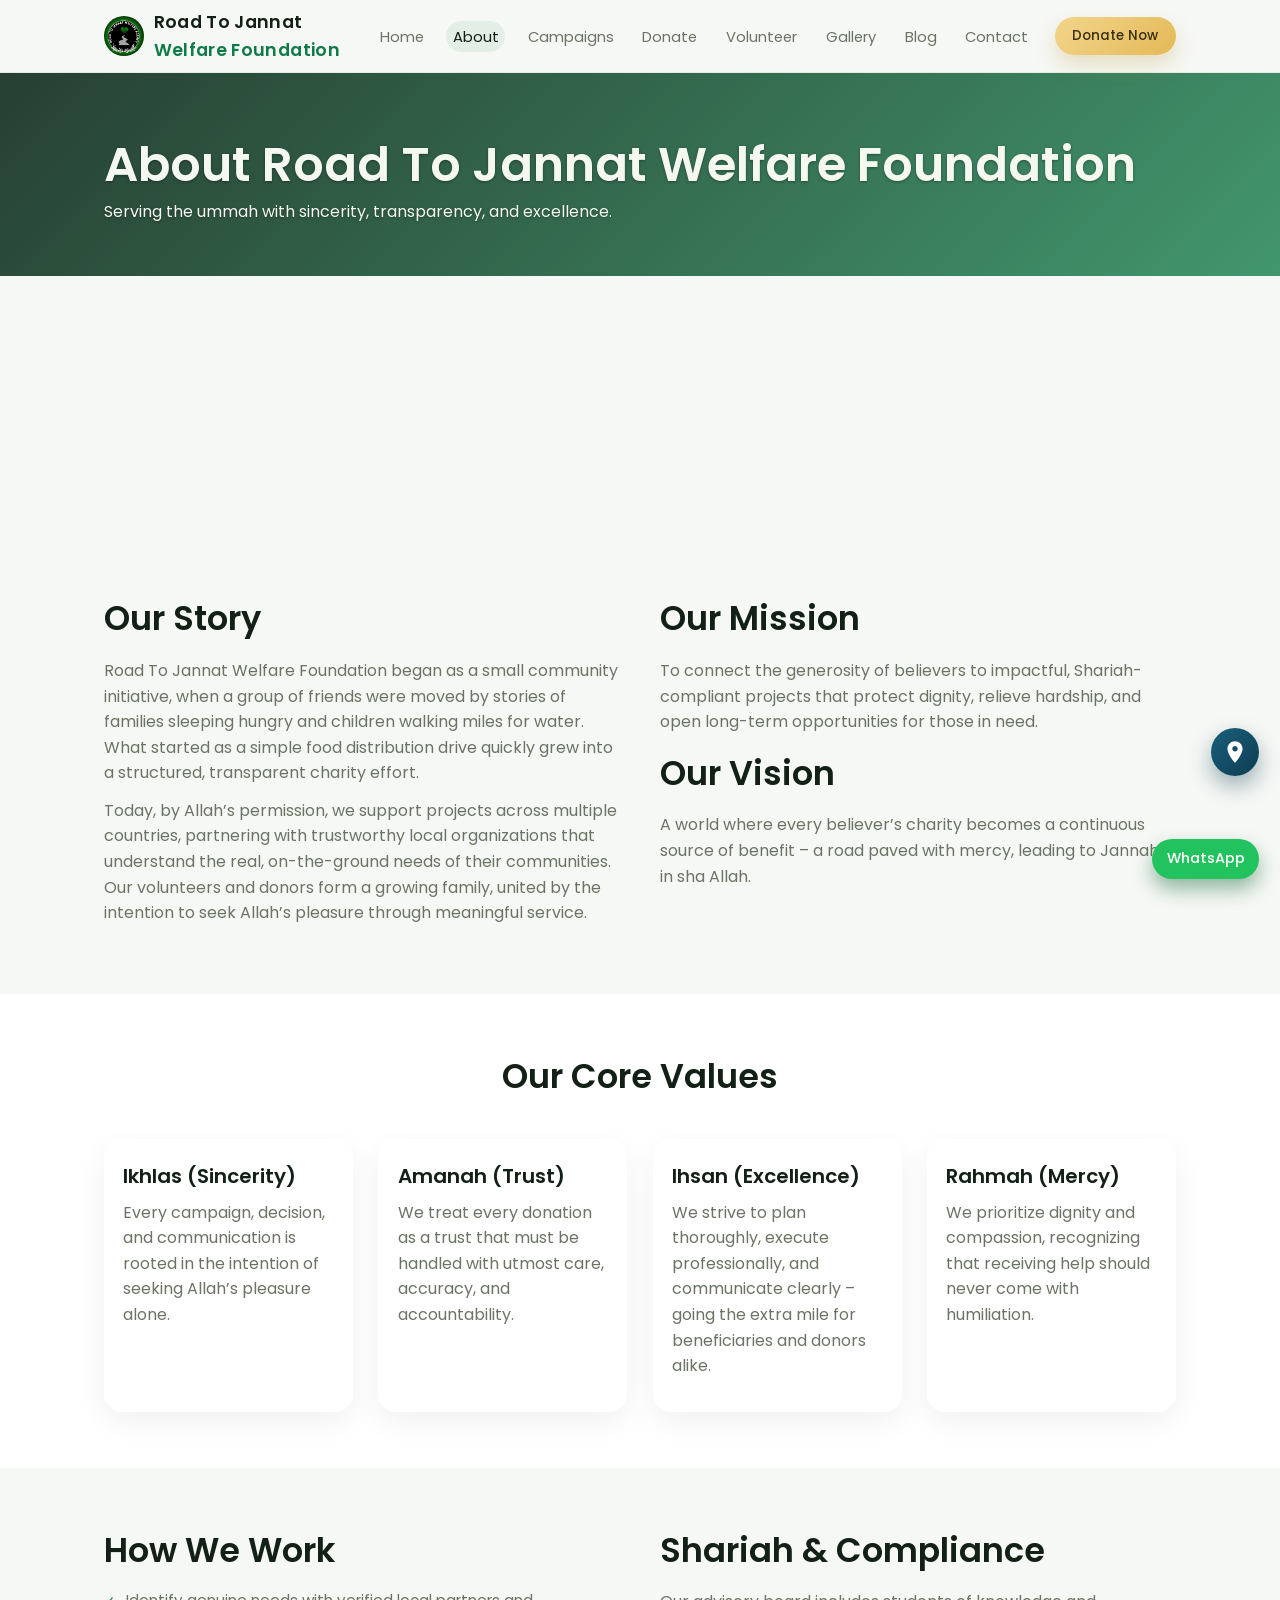
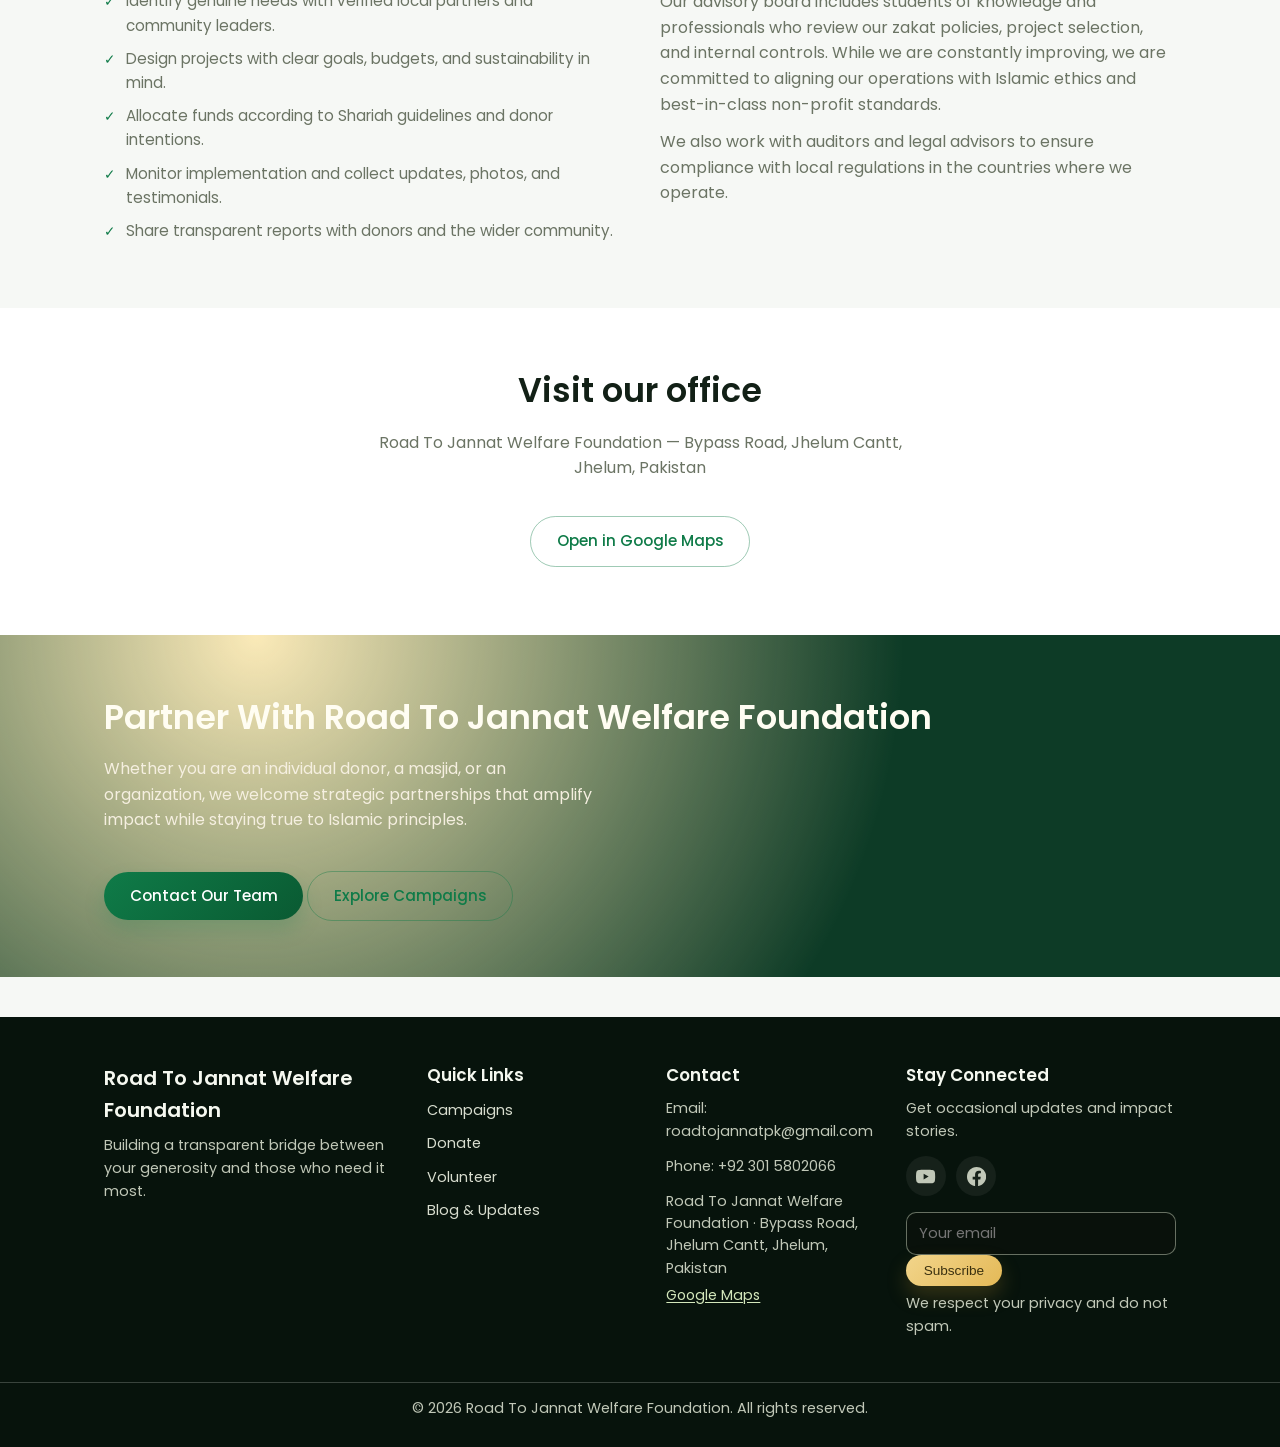
==== html/about.html @ 6f3f1e23 "Initial commit" ====
<!DOCTYPE html>
<html lang="en">
<head>
  <meta charset="UTF-8">
  <title>About Us - Road To Jannat Welfare Foundation</title>
  <meta name="viewport" content="width=device-width, initial-scale=1.0">
  <meta name="description" content="Learn about the mission, vision, and values of Road To Jannat Welfare Foundation charity organization.">
  <link rel="stylesheet" href="../css/style.css">
  <link rel="preconnect" href="https://fonts.googleapis.com">
  <link rel="preconnect" href="https://fonts.gstatic.com" crossorigin>
  <link href="https://fonts.googleapis.com/css2?family=Poppins:wght@300;400;500;600;700&display=swap" rel="stylesheet">
</head>
<body>
  <div class="site-wrapper">
    <header class="site-header">
      <div class="container header-container">
        <a href="index.html" class="logo">
          <img src="../images/RoadToJannat_Logo.jpeg" alt="" class="logo-img" width="40" height="40">
          <span class="logo-text">Road To Jannat <span>Welfare Foundation</span></span>
        </a>

        <button class="nav-toggle" aria-label="Toggle navigation">
          <span class="nav-toggle-bar"></span>
          <span class="nav-toggle-bar"></span>
          <span class="nav-toggle-bar"></span>
        </button>

        <nav class="nav">
          <ul class="nav-links">
            <li><a href="index.html">Home</a></li>
            <li><a href="about.html" class="active">About</a></li>
            <li><a href="campaigns.html">Campaigns</a></li>
            <li><a href="donate.html">Donate</a></li>
            <li><a href="volunteer.html">Volunteer</a></li>
            <li><a href="gallery.html">Gallery</a></li>
            <li><a href="blog.html">Blog</a></li>
            <li><a href="contact.html">Contact</a></li>
          </ul>
          <a href="donate.html" class="btn btn-small btn-gold nav-donate-btn">Donate Now</a>
        </nav>
      </div>
    </header>

    <main>
      <!-- Page Hero -->
      <section class="page-hero about-hero">
        <div class="container">
          <h1>About Road To Jannat Welfare Foundation</h1>
          <p>Serving the ummah with sincerity, transparency, and excellence.</p>
        </div>
      </section>

      <div class="about-lead-photo" role="img" aria-label="Hands joining together in charity and community support"></div>

      <!-- Our Story -->
      <section class="section">
        <div class="container about-grid">
          <div>
            <h2>Our Story</h2>
            <p>
              Road To Jannat Welfare Foundation began as a small community initiative, when a group of friends were moved by stories
              of families sleeping hungry and children walking miles for water. What started as a simple food
              distribution drive quickly grew into a structured, transparent charity effort.
            </p>
            <p>
              Today, by Allah’s permission, we support projects across multiple countries, partnering with
              trustworthy local organizations that understand the real, on-the-ground needs of their communities.
              Our volunteers and donors form a growing family, united by the intention to seek Allah’s pleasure
              through meaningful service.
            </p>
          </div>
          <div>
            <h2>Our Mission</h2>
            <p>
              To connect the generosity of believers to impactful, Shariah-compliant projects that protect dignity,
              relieve hardship, and open long-term opportunities for those in need.
            </p>
            <h2>Our Vision</h2>
            <p>
              A world where every believer’s charity becomes a continuous source of benefit – a road paved with
              mercy, leading to Jannah, in sha Allah.
            </p>
          </div>
        </div>
      </section>

      <!-- Values -->
      <section class="section section-alt">
        <div class="container">
          <header class="section-header">
            <h2>Our Core Values</h2>
          </header>
          <div class="values-grid">
            <article class="value-card">
              <h3>Ikhlas (Sincerity)</h3>
              <p>
                Every campaign, decision, and communication is rooted in the intention of seeking Allah’s pleasure alone.
              </p>
            </article>
            <article class="value-card">
              <h3>Amanah (Trust)</h3>
              <p>
                We treat every donation as a trust that must be handled with utmost care, accuracy, and accountability.
              </p>
            </article>
            <article class="value-card">
              <h3>Ihsan (Excellence)</h3>
              <p>
                We strive to plan thoroughly, execute professionally, and communicate clearly – going the extra mile
                for beneficiaries and donors alike.
              </p>
            </article>
            <article class="value-card">
              <h3>Rahmah (Mercy)</h3>
              <p>
                We prioritize dignity and compassion, recognizing that receiving help should never come with humiliation.
              </p>
            </article>
          </div>
        </div>
      </section>

      <!-- Team / Approach -->
      <section class="section">
        <div class="container about-grid">
          <div>
            <h2>How We Work</h2>
            <ul class="checklist">
              <li>Identify genuine needs with verified local partners and community leaders.</li>
              <li>Design projects with clear goals, budgets, and sustainability in mind.</li>
              <li>Allocate funds according to Shariah guidelines and donor intentions.</li>
              <li>Monitor implementation and collect updates, photos, and testimonials.</li>
              <li>Share transparent reports with donors and the wider community.</li>
            </ul>
          </div>
          <div>
            <h2>Shariah & Compliance</h2>
            <p>
              Our advisory board includes students of knowledge and professionals who review our zakat policies,
              project selection, and internal controls. While we are constantly improving, we are committed to
              aligning our operations with Islamic ethics and best-in-class non-profit standards.
            </p>
            <p>
              We also work with auditors and legal advisors to ensure compliance with local regulations in the
              countries where we operate.
            </p>
          </div>
        </div>
      </section>

      <!-- Office location -->
      <section class="section section-alt" id="visit-office" aria-labelledby="visit-office-title">
        <div class="container">
          <header class="section-header">
            <h2 id="visit-office-title">Visit our office</h2>
            <p>Road To Jannat Welfare Foundation — Bypass Road, Jhelum Cantt, Jhelum, Pakistan</p>
          </header>
          <p class="section-footer-link visit-office-cta">
            <a class="btn btn-outline" href="https://www.google.com/maps/place/Road+To+Jannat+Welfare+Agency/@32.9242171,73.677933,17z/data=!3m1!4b1!4m6!3m5!1s0x391f91b734656f75:0x6d5219e8f81b3dd7!8m2!3d32.9242171!4d73.677933!16s%2Fg%2F11v4hwz2hg" target="_blank" rel="noopener noreferrer">Open in Google Maps</a>
          </p>
        </div>
      </section>

      <!-- Callout -->
      <section class="section cta-section">
        <div class="container cta-container">
          <div class="cta-text">
            <h2>Partner With Road To Jannat Welfare Foundation</h2>
            <p>
              Whether you are an individual donor, a masjid, or an organization, we welcome strategic partnerships
              that amplify impact while staying true to Islamic principles.
            </p>
          </div>
          <div class="cta-actions">
            <a href="contact.html" class="btn btn-primary">Contact Our Team</a>
            <a href="campaigns.html" class="btn btn-outline">Explore Campaigns</a>
          </div>
        </div>
      </section>
    </main>

    <footer class="site-footer">
      <div class="container footer-grid">
        <div class="footer-about">
          <h3>Road To Jannat Welfare Foundation</h3>
          <p>Building a transparent bridge between your generosity and those who need it most.</p>
        </div>
        <div class="footer-links">
          <h4>Quick Links</h4>
          <ul>
            <li><a href="campaigns.html">Campaigns</a></li>
            <li><a href="donate.html">Donate</a></li>
            <li><a href="volunteer.html">Volunteer</a></li>
            <li><a href="blog.html">Blog & Updates</a></li>
          </ul>
        </div>
        <div class="footer-contact">
          <h4>Contact</h4>
          <p>Email: roadtojannatpk@gmail.com</p>
          <p>Phone: +92 301 5802066</p>
          <p class="footer-address">Road To Jannat Welfare Foundation · Bypass Road, Jhelum Cantt, Jhelum, Pakistan<br>
            <a class="footer-maps-link" href="https://www.google.com/maps/place/Road+To+Jannat+Welfare+Agency/@32.9242171,73.677933,17z/data=!3m1!4b1!4m6!3m5!1s0x391f91b734656f75:0x6d5219e8f81b3dd7!8m2!3d32.9242171!4d73.677933!16s%2Fg%2F11v4hwz2hg" target="_blank" rel="noopener noreferrer">Google Maps</a></p>
        </div>
        <div class="footer-newsletter">
          <h4>Stay Connected</h4>
          <p>Get occasional updates and impact stories.</p>
          <div class="footer-social" aria-label="Follow us on social media">
            <ul class="social-links">
              <li>
                <a class="social-link" href="https://youtube.com/@roadtojannat-pk?si=xM_tr5GY4pZ4siIZ" target="_blank" rel="noopener noreferrer" aria-label="Road To Jannat on YouTube">
                  <svg class="social-icon" xmlns="http://www.w3.org/2000/svg" viewBox="0 0 24 24" fill="currentColor" aria-hidden="true">
                    <path d="M23.498 6.186a3.016 3.016 0 0 0-2.122-2.136C19.505 3.545 12 3.545 12 3.545s-7.505 0-9.377.505A3.017 3.017 0 0 0 .502 6.186C0 8.07 0 12 0 12s0 3.93.502 5.814a3.016 3.016 0 0 0 2.122 2.136c1.871.505 9.376.505 9.376.505s7.505 0 9.377-.505a3.015 3.015 0 0 0 2.122-2.136C24 15.93 24 12 24 12s0-3.93-.502-5.814zM9.545 15.568V8.432L15.818 12l-6.273 3.568z"/>
                  </svg>
                </a>
              </li>
              <li>
                <a class="social-link" href="https://www.facebook.com/roadtojannatpk" target="_blank" rel="noopener noreferrer" aria-label="Road To Jannat on Facebook">
                  <svg class="social-icon" xmlns="http://www.w3.org/2000/svg" viewBox="0 0 24 24" fill="currentColor" aria-hidden="true">
                    <path d="M24 12.073c0-6.627-5.373-12-12-12s-12 5.373-12 12c0 5.99 4.388 10.954 10.125 11.854v-8.385H7.078v-3.47h3.047V9.43c0-3.007 1.792-4.669 4.533-4.669 1.312 0 2.686.235 2.686.235v2.953H15.83c-1.491 0-1.956.925-1.956 1.874v2.25h3.328l-.532 3.47h-2.796v8.385C19.612 23.027 24 18.062 24 12.073z"/>
                  </svg>
                </a>
              </li>
            </ul>
          </div>
          <form id="footer-newsletter-form-about">
            <input type="email" name="newsletter-email" placeholder="Your email" aria-label="Newsletter email">
            <button type="submit" class="btn btn-small btn-gold">Subscribe</button>
          </form>
          <p class="footer-note">We respect your privacy and do not spam.</p>
        </div>
      </div>
      <div class="footer-bottom">
        <p>&copy; <span class="current-year"></span> Road To Jannat Welfare Foundation. All rights reserved.</p>
      </div>
    </footer>

    <!-- Floating map: office location -->
    <a
      href="https://www.google.com/maps/place/Road+To+Jannat+Welfare+Agency/@32.9242171,73.677933,17z/data=!3m1!4b1!4m6!3m5!1s0x391f91b734656f75:0x6d5219e8f81b3dd7!8m2!3d32.9242171!4d73.677933!16s%2Fg%2F11v4hwz2hg"
      class="maps-float"
      target="_blank"
      rel="noopener noreferrer"
      aria-label="Open office location in Google Maps"
    >
      <svg class="maps-float-icon" xmlns="http://www.w3.org/2000/svg" viewBox="0 0 24 24" fill="currentColor" aria-hidden="true">
        <path d="M12 2C8.13 2 5 5.13 5 9c0 5.25 7 13 7 13s7-7.75 7-13c0-3.87-3.13-7-7-7zm0 9.5c-1.38 0-2.5-1.12-2.5-2.5S10.62 6.5 12 6.5s2.5 1.12 2.5 2.5S13.38 11.5 12 11.5z"/>
      </svg>
    </a>

    <a href="https://wa.me/923015802066" class="whatsapp-float" target="_blank" rel="noopener" aria-label="Chat on WhatsApp">
      <span>WhatsApp</span>
    </a>

    <a href="tel:+923015802066" class="call-float" aria-label="Call Road To Jannat Welfare Foundation">
      <span>Call</span>
    </a>
  </div>

  <script src="../js/script.js"></script>
</body>
</html>
---- css/style.css ----
/* Root variables and base styles */

:root {
    --color-primary: #0f7b48;
    --color-primary-dark: #0a5a32;
    --color-secondary: #ffffff;
    --color-bg: #f6f8f5;
    --color-bg-alt: #ffffff;
    --color-accent: #e8c26a;
    --color-accent-soft: #f6e6b8;
    --color-text: #1c1f1a;
    --color-muted: #6b7464;
    --color-border: #e0e5dd;
  
    --shadow-soft: 0 10px 30px rgba(0, 0, 0, 0.06);
    --radius-lg: 18px;
    --radius-md: 12px;
    --radius-sm: 999px;
  
    --header-height: 72px;
  
    /* Image slot sizes — remote photos use Unsplash; match aspect for clean crops (object-fit / background-size: cover) */
    --img-hero-min-height: 70vh;
    /* Campaign & blog: background-image slots — use ~1200×675 (16:9) or similar wide shots */
    --img-campaign-height: 180px;
    --img-blog-height: 200px;
    /* Gallery: <img> slots — use 800×600 (4:3) or larger, same ratio */
    --img-gallery-aspect: 4 / 3;
    --img-lightbox-max-w: min(92vw, 1200px);
    --img-lightbox-max-h: 85vh;
  }
  
  *,
  *::before,
  *::after {
    box-sizing: border-box;
  }
  
  html {
    scroll-behavior: smooth;
  }
  
  body {
    margin: 0;
    font-family: 'Poppins', system-ui, -apple-system, BlinkMacSystemFont, "Segoe UI", sans-serif;
    color: var(--color-text);
    background-color: var(--color-bg);
    line-height: 1.6;
  }
  
  /* Layout helpers */
  
  .site-wrapper {
    min-height: 100vh;
    display: flex;
    flex-direction: column;
  }
  
  main {
    flex: 1 0 auto;
  }
  
  .container {
    width: 100%;
    max-width: 1120px;
    margin: 0 auto;
    padding: 0 1.5rem;
  }
  
  /* Typography */
  
  h1, h2, h3, h4 {
    font-weight: 600;
    color: #122016;
  }
  
  h1 {
    font-size: clamp(2.2rem, 4vw, 3rem);
    line-height: 1.15;
    margin: 0 0 0.75rem;
  }
  
  h2 {
    font-size: clamp(1.6rem, 3vw, 2.1rem);
    margin: 0 0 0.75rem;
  }
  
  h3 {
    font-size: 1.25rem;
    margin: 0 0 0.5rem;
  }
  
  h4 {
    font-size: 1.05rem;
    margin: 0 0 0.5rem;
  }
  
  p {
    margin: 0 0 0.75rem;
    color: var(--color-muted);
  }
  
  /* Links & Buttons */
  
  a {
    color: var(--color-primary);
    text-decoration: none;
  }
  
  a:hover {
    color: var(--color-primary-dark);
  }
  
  .btn {
    display: inline-flex;
    align-items: center;
    justify-content: center;
    border-radius: var(--radius-sm);
    padding: 0.75rem 1.6rem;
    font-size: 0.95rem;
    font-weight: 500;
    border: none;
    cursor: pointer;
    transition: transform 0.15s ease, box-shadow 0.15s ease, background-color 0.15s ease, color 0.15s ease;
    text-decoration: none;
    white-space: nowrap;
  }
  
  .btn-primary {
    background: linear-gradient(135deg, var(--color-primary), var(--color-primary-dark));
    color: #fff;
    box-shadow: 0 10px 20px rgba(15, 123, 72, 0.22);
  }
  
  .btn-primary:hover {
    transform: translateY(-1px);
    box-shadow: 0 12px 26px rgba(15, 123, 72, 0.28);
  }
  
  .btn-outline {
    background: transparent;
    color: var(--color-primary);
    border: 1px solid rgba(15, 123, 72, 0.4);
  }
  
  .btn-outline:hover {
    background: rgba(15, 123, 72, 0.08);
  }

/* White outline button (used on dark/hero backgrounds) */
.btn-outline-light {
  color: #ffffff;
  border-color: rgba(255, 255, 255, 0.7);
}

.btn-outline-light:hover {
  color: #ffffff;
  background: rgba(255, 255, 255, 0.12);
  border-color: rgba(255, 255, 255, 0.9);
}
  
  .btn-gold {
    background: linear-gradient(135deg, #f2d58b, #e4b957);
    color: #3b3110;
    box-shadow: 0 10px 20px rgba(185, 143, 46, 0.25);
  }
  
  .btn-gold:hover {
    transform: translateY(-1px);
    box-shadow: 0 12px 26px rgba(185, 143, 46, 0.3);
  }
  
  .btn-small {
    padding: 0.5rem 1.1rem;
    font-size: 0.85rem;
  }
  
  .btn-full {
    width: 100%;
  }
  
  .text-link {
    font-size: 0.95rem;
    font-weight: 500;
    color: var(--color-primary-dark);
    position: relative;
  }
  
  .text-link::after {
    content: "";
    position: absolute;
    left: 0;
    bottom: -0.15rem;
    width: 100%;
    height: 2px;
    background: linear-gradient(90deg, var(--color-accent), var(--color-primary));
    border-radius: 999px;
    transform-origin: left;
    transform: scaleX(0.4);
    opacity: 0.6;
    transition: transform 0.15s ease, opacity 0.15s ease;
  }
  
  .text-link:hover::after {
    transform: scaleX(1);
    opacity: 1;
  }
  
  /* Header / Navbar */
  
  .site-header {
    position: sticky;
    top: 0;
    z-index: 50;
    background: rgba(246, 248, 245, 0.92);
    backdrop-filter: blur(16px);
    border-bottom: 1px solid rgba(224, 229, 221, 0.7);
  }
  
  .header-container {
    display: flex;
    align-items: center;
    justify-content: space-between;
    height: var(--header-height);
  }
  
  .logo {
    display: flex;
    align-items: center;
    gap: 0.6rem;
    text-decoration: none;
  }
  
  .logo-mark {
    width: 34px;
    height: 34px;
    border-radius: 14px;
    background: radial-gradient(circle at 20% 20%, #fbeab8, #e5c266);
    display: inline-flex;
    align-items: center;
    justify-content: center;
    font-weight: 700;
    font-size: 0.8rem;
    color: #3b3110;
  }

  .logo-img {
    width: 40px;
    height: 40px;
    object-fit: contain;
    border-radius: 50%;
    flex-shrink: 0;
    display: block;
  }
  
  .logo-text {
    font-weight: 600;
    letter-spacing: 0.02em;
    font-size: 1.1rem;
    color: #122016;
  }
  
  .logo-text span {
    color: var(--color-primary);
  }
  
  /* Nav */
  
  .nav {
    display: flex;
    align-items: center;
    gap: 1.25rem;
  }
  
  .nav-links {
    list-style: none;
    display: flex;
    gap: 1rem;
    margin: 0;
    padding: 0;
    align-items: center;
  }
  
  .nav-links a {
    font-size: 0.92rem;
    color: var(--color-muted);
    padding: 0.35rem 0.4rem;
    border-radius: 999px;
  }
  
  .nav-links a.active,
  .nav-links a:hover {
    color: #122016;
    background-color: rgba(15, 123, 72, 0.08);
  }
  
  .nav-donate-btn {
    display: inline-flex;
  }
  
  /* Mobile nav toggle */
  
  .nav-toggle {
    background: none;
    border: none;
    padding: 0;
    display: none;
    flex-direction: column;
    justify-content: center;
    gap: 6px;
    cursor: pointer;
  }
  
  .nav-toggle-bar {
    width: 22px;
    height: 2px;
    border-radius: 999px;
    background-color: #263022;
  }
  
  /* Hero (Home) */
  
  .hero {
    position: relative;
    min-height: var(--img-hero-min-height);
    display: flex;
    align-items: center;
    color: #fff;
    /* Remote hero photo (Unsplash) — ~1920px wide; gradient keeps text readable */
    background-image: linear-gradient(135deg, rgba(10, 38, 22, 0.9), rgba(15, 123, 72, 0.6)), url("https://images.unsplash.com/photo-1593113598332-cd288d649433?w=1920");
    background-size: cover;
    background-position: center;
    background-repeat: no-repeat;
  }
  
  .hero-overlay {
    position: absolute;
    inset: 0;
    background: radial-gradient(circle at 15% 15%, rgba(248, 231, 180, 0.35), transparent 50%);
    mix-blend-mode: screen;
  }
  
  .hero-content {
    position: relative;
    z-index: 1;
    display: grid;
    grid-template-columns: minmax(0, 1.5fr) minmax(0, 1.1fr);
    gap: 3rem;
    padding: 4rem 1.5rem 3.5rem;
  }
  
  .hero-text {
    max-width: 560px;
  }
  
  .hero-kicker {
    font-size: 0.9rem;
    text-transform: uppercase;
    letter-spacing: 0.18em;
    color: #f8f2df;
    margin-bottom: 0.7rem;
  }
  
  .hero h1 {
    color: #fffdf5;
  }
  
  .hero-subtitle {
    color: #f3efe4;
    font-size: 0.98rem;
    max-width: 32rem;
  }
  
  .hero-actions {
    display: flex;
    flex-wrap: wrap;
    gap: 0.8rem;
    margin-top: 1.4rem;
    margin-bottom: 0.7rem;
  }
  
  .hero-note {
    font-size: 0.85rem;
    color: #f8f1de;
  }
  
  .hero-highlight-card {
    padding: 1.5rem 1.4rem;
    border-radius: var(--radius-lg);
    background: rgba(246, 244, 235, 0.95);
    box-shadow: var(--shadow-soft);
    color: #1f2718;
    align-self: center;
  }
  
  .hero-highlight-card h2 {
    margin-bottom: 0.3rem;
  }
  
  .hero-highlight-card p {
    color: #5b6756;
  }
  
  .hero-highlight-stats {
    display: flex;
    gap: 1.6rem;
    margin-top: 1rem;
    margin-bottom: 0.9rem;
  }
  
  .hero-highlight-stats .stat-label {
    display: block;
    font-size: 0.8rem;
    color: #7a846f;
  }
  
  .hero-highlight-stats .stat-number {
    font-size: 1.4rem;
    font-weight: 600;
    color: #122016;
  }
  
  .hero-link {
    font-size: 0.88rem;
  }
  
  /* Sections */
  
  .section {
    padding: 3.5rem 0;
  }
  
  .section-alt {
    background-color: var(--color-bg-alt);
  }
  
  .section-header {
    text-align: center;
    margin-bottom: 2.2rem;
  }
  
  .section-header p {
    max-width: 580px;
    margin-left: auto;
    margin-right: auto;
  }
  
  .section-header-left {
    text-align: left;
  }
  
  .section-footer-link {
    text-align: center;
    margin-top: 1.5rem;
  }
  
  /* Impact grid */
  
  .impact-grid {
    display: grid;
    grid-template-columns: repeat(4, minmax(0, 1fr));
    gap: 1.5rem;
  }
  
  .impact-card {
    background: #ffffff;
    border-radius: var(--radius-lg);
    padding: 1.4rem 1.3rem;
    box-shadow: var(--shadow-soft);
  }
  
  .impact-icon {
    font-size: 1.8rem;
    display: inline-block;
    margin-bottom: 0.4rem;
  }
  
  .impact-number {
    font-size: 1.5rem;
    font-weight: 600;
    color: #122016;
    margin-bottom: 0.25rem;
  }
  
  /* Campaign cards */
  
  .campaigns-grid {
    display: grid;
    grid-template-columns: repeat(3, minmax(0, 1fr));
    gap: 1.8rem;
  }
  
  .campaign-card {
    background: #ffffff;
    border-radius: var(--radius-lg);
    overflow: hidden;
    display: flex;
    flex-direction: column;
    box-shadow: var(--shadow-soft);
  }
  
  .campaign-image {
    width: 100%;
    height: var(--img-campaign-height);
    background-size: cover;
    background-position: center;
    background-repeat: no-repeat;
    flex-shrink: 0;
  }
  
  .campaign-body {
    padding: 1.4rem 1.4rem 1.3rem;
    display: flex;
    flex-direction: column;
    gap: 0.75rem;
  }
  
  .campaign-progress {
    width: 100%;
    height: 8px;
    border-radius: 999px;
    background: #eef2e9;
    overflow: hidden;
    margin-top: 0.25rem;
  }
  
  .campaign-progress-bar {
    width: 0;
    height: 100%;
    border-radius: inherit;
    background: linear-gradient(90deg, var(--color-primary), #9bd08f);
    transition: width 1.2s ease-out;
  }
  
  .campaign-meta {
    display: flex;
    justify-content: space-between;
    font-size: 0.85rem;
    color: var(--color-muted);
  }

  .campaign-past-note {
    margin: 0;
    font-size: 0.85rem;
    color: var(--color-muted);
    font-weight: 500;
  }

  .campaign-card--past .campaign-image {
    filter: saturate(0.92);
  }
  
  .campaign-list {
    padding-left: 1.2rem;
    margin: 0;
    color: var(--color-muted);
    font-size: 0.9rem;
  }
  
  /* About preview */
  
  .about-preview-grid {
    display: grid;
    grid-template-columns: minmax(0, 1.4fr) minmax(0, 1.2fr);
    gap: 2.5rem;
    align-items: flex-start;
  }
  
  .about-preview-aside {
    display: flex;
    flex-direction: column;
    gap: 1.25rem;
  }

  .about-preview-photo {
    min-height: 220px;
    border-radius: var(--radius-lg);
    background-color: #e4e9df;
    background-image: url("https://images.unsplash.com/photo-1593113598332-cd288d649433?w=1200");
    background-size: cover;
    background-position: center;
    box-shadow: var(--shadow-soft);
  }

  .about-preview-highlights {
    display: grid;
    gap: 1rem;
  }
  
  .highlight-item {
    background: #ffffff;
    border-radius: var(--radius-md);
    padding: 1rem;
    border: 1px solid rgba(224, 229, 221, 0.8);
  }
  
  .highlight-title {
    font-weight: 500;
    display: block;
    margin-bottom: 0.25rem;
  }
  
  /* Testimonials slider */
  
  .testimonials-slider {
    position: relative;
    max-width: 680px;
    margin: 0 auto;
    padding: 2rem 2.2rem;
    border-radius: var(--radius-lg);
    background: #ffffff;
    box-shadow: var(--shadow-soft);
    overflow: hidden;
  }
  
  .testimonial-slide {
    display: none;
  }
  
  .testimonial-slide.active {
    display: block;
  }
  
  .testimonial-quote {
    font-size: 0.98rem;
    color: #3a4435;
    margin-bottom: 0.8rem;
  }
  
  .testimonial-name {
    font-size: 0.9rem;
    color: var(--color-primary-dark);
    font-weight: 500;
  }
  
  .testimonial-nav {
    position: absolute;
    top: 50%;
    transform: translateY(-50%);
    width: 32px;
    height: 32px;
    border-radius: 999px;
    border: none;
    background: rgba(246, 248, 245, 0.95);
    box-shadow: 0 6px 12px rgba(0, 0, 0, 0.08);
    cursor: pointer;
    display: inline-flex;
    align-items: center;
    justify-content: center;
    color: #4a5545;
  }
  
  .testimonial-nav.prev {
    left: 1rem;
  }
  
  .testimonial-nav.next {
    right: 1rem;
  }
  
  /* CTA section */
  
  .cta-section {
    background: radial-gradient(circle at 20% 0, #fbeab8, transparent 60%), #0d3b26;
    color: #fff;
  }
  
  .cta-container {
    display: flex;
    flex-wrap: wrap;
    align-items: center;
    gap: 1.6rem;
    justify-content: space-between;
  }
  
  .cta-text h2 {
    color: #fffdf2;
  }
  
  .cta-text p {
    max-width: 500px;
    color: #f5efe0;
  }
  
  /* Page heroes */
  
  .page-hero {
    padding: 4rem 0 2.5rem;
    background: linear-gradient(135deg, rgba(15, 123, 72, 0.1), rgba(204, 177, 100, 0.12));
    border-bottom: 1px solid rgba(224, 229, 221, 0.8);
  }
  
  .page-hero h1 {
    margin-bottom: 0.4rem;
  }
  
  .page-hero p {
    max-width: 520px;
  }

  /* Inner pages: photographic heroes (Unsplash) + green overlay + light text */
  .page-hero.about-hero,
  .page-hero.campaigns-hero,
  .page-hero.donate-hero,
  .page-hero.contact-hero,
  .page-hero.volunteer-hero,
  .page-hero.gallery-hero,
  .page-hero.blog-hero {
    background-size: cover;
    background-position: center;
    background-repeat: no-repeat;
    border-bottom: none;
  }

  .page-hero.about-hero {
    background-image: linear-gradient(135deg, rgba(10, 38, 22, 0.88), rgba(15, 123, 72, 0.78)), url("https://images.unsplash.com/photo-1522071820081-009f0129c71c?w=1600");
  }

  .page-hero.campaigns-hero {
    background-image: linear-gradient(135deg, rgba(10, 38, 22, 0.88), rgba(15, 123, 72, 0.78)), url("https://images.unsplash.com/photo-1593113598332-cd288d649433?w=1920");
  }

  .page-hero.donate-hero {
    background-image: linear-gradient(135deg, rgba(10, 38, 22, 0.88), rgba(15, 123, 72, 0.78)), url("https://images.unsplash.com/photo-1559027615-cd4628902d4a?w=1600");
  }

  .page-hero.contact-hero {
    background-image: linear-gradient(135deg, rgba(10, 38, 22, 0.88), rgba(15, 123, 72, 0.78)), url("https://images.unsplash.com/photo-1522071820081-009f0129c71c?w=1600");
  }

  .page-hero.volunteer-hero {
    background-image: linear-gradient(135deg, rgba(10, 38, 22, 0.88), rgba(15, 123, 72, 0.78)), url("https://images.unsplash.com/photo-1559027615-cd4628902d4a?w=1600");
  }

  .page-hero.gallery-hero {
    background-image: linear-gradient(135deg, rgba(10, 38, 22, 0.88), rgba(15, 123, 72, 0.78)), url("https://images.unsplash.com/photo-1452587925148-ce544e77e70d?w=1600");
  }

  .page-hero.blog-hero {
    background-image: linear-gradient(135deg, rgba(10, 38, 22, 0.88), rgba(15, 123, 72, 0.78)), url("https://images.unsplash.com/photo-1469571486292-0ba58a3f068b?w=1800");
  }

  .page-hero.about-hero h1,
  .page-hero.about-hero p,
  .page-hero.campaigns-hero h1,
  .page-hero.campaigns-hero p,
  .page-hero.donate-hero h1,
  .page-hero.donate-hero p,
  .page-hero.contact-hero h1,
  .page-hero.contact-hero p,
  .page-hero.volunteer-hero h1,
  .page-hero.volunteer-hero p,
  .page-hero.gallery-hero h1,
  .page-hero.gallery-hero p,
  .page-hero.blog-hero h1,
  .page-hero.blog-hero p {
    color: #f5f8f0;
    text-shadow: 0 1px 3px rgba(0, 0, 0, 0.35);
  }

  /* About page: full-width banner under hero */
  .about-lead-photo {
    min-height: 260px;
    background-image: linear-gradient(180deg, rgba(246, 248, 245, 0.15) 0%, rgba(246, 248, 245, 1) 100%), url("https://images.unsplash.com/photo-1469571486292-0ba58a3f068b?w=1800");
    background-size: cover;
    background-position: center;
  }
  
  /* About page grids */
  
  .about-grid {
    display: grid;
    grid-template-columns: repeat(2, minmax(0, 1fr));
    gap: 2.5rem;
  }
  
  /* Values */
  
  .values-grid {
    display: grid;
    grid-template-columns: repeat(4, minmax(0, 1fr));
    gap: 1.6rem;
  }
  
  .value-card {
    background: #ffffff;
    border-radius: var(--radius-lg);
    padding: 1.3rem 1.2rem;
    box-shadow: var(--shadow-soft);
  }
  
  /* Lists */
  
  .checklist {
    list-style: none;
    padding-left: 0;
    margin: 0;
  }
  
  .checklist li {
    position: relative;
    padding-left: 1.4rem;
    margin-bottom: 0.55rem;
    color: var(--color-muted);
    font-size: 0.95rem;
  }
  
  .checklist li::before {
    content: "✓";
    position: absolute;
    left: 0;
    top: 0;
    color: var(--color-primary);
    font-size: 0.85rem;
    transform: translateY(0.1rem);
  }
  
  .simple-list {
    margin: 0;
    padding-left: 1.2rem;
    color: var(--color-muted);
    font-size: 0.95rem;
  }
  
  /* Forms */
  
  form {
    width: 100%;
  }
  
  .form-group {
    margin-bottom: 1rem;
  }
  
  label {
    display: block;
    font-size: 0.9rem;
    font-weight: 500;
    margin-bottom: 0.3rem;
    color: #1e261a;
  }
  
  input[type="text"],
  input[type="email"],
  input[type="tel"],
  input[type="number"],
  select,
  textarea {
    width: 100%;
    padding: 0.6rem 0.75rem;
    border-radius: 10px;
    border: 1px solid var(--color-border);
    font-family: inherit;
    font-size: 0.92rem;
    outline: none;
    background-color: #ffffff;
    transition: border-color 0.15s ease, box-shadow 0.15s ease, background-color 0.15s ease;
  }
  
  input:focus,
  select:focus,
  textarea:focus {
    border-color: var(--color-primary);
    box-shadow: 0 0 0 1px rgba(15, 123, 72, 0.1);
    background-color: #fbfdf9;
  }
  
  textarea {
    resize: vertical;
  }
  
  .form-note {
    font-size: 0.8rem;
    color: var(--color-muted);
    margin-top: -0.25rem;
    margin-bottom: 0.9rem;
  }
  
  .form-success-message {
    font-size: 0.9rem;
    color: var(--color-primary-dark);
    background: rgba(15, 123, 72, 0.07);
    border-radius: 10px;
    padding: 0.7rem 0.8rem;
    margin-top: 0.8rem;
    border: 1px solid rgba(15, 123, 72, 0.18);
  }
  
  input.error,
  textarea.error,
  select.error {
    border-color: #d9534f;
    background: #fff4f4;
  }
  
  .error-message {
    font-size: 0.8rem;
    color: #d9534f;
    margin-top: 0.25rem;
  }
  
  /* Donation / volunteer layout */
  
  .donation-layout {
    display: grid;
    grid-template-columns: minmax(0, 1.4fr) minmax(0, 1.1fr);
    gap: 2.5rem;
  }
  
  .donation-form-wrapper {
    background: #ffffff;
    border-radius: var(--radius-lg);
    padding: 1.6rem 1.5rem 1.5rem;
    box-shadow: var(--shadow-soft);
  }
  
  .amount-buttons {
    display: flex;
    flex-wrap: wrap;
    gap: 0.4rem;
    margin-bottom: 0.6rem;
  }
  
  .amount-btn {
    border-radius: 999px;
    border: 1px solid var(--color-border);
    padding: 0.4rem 0.9rem;
    font-size: 0.86rem;
    background: #f7faf4;
    cursor: pointer;
    transition: background-color 0.15s ease, border-color 0.15s ease, color 0.15s ease;
  }
  
  .amount-btn.active,
  .amount-btn:hover {
    background: rgba(15, 123, 72, 0.08);
    border-color: var(--color-primary);
    color: var(--color-primary-dark);
  }
  
  .donation-aside {
    align-self: flex-start;
  }

  /* Manual donation UI (manual copy + open app) */

  .steps-grid {
    list-style: none;
    padding: 0;
    margin: 0;
    display: grid;
    gap: 1rem;
  }

  .step-item {
    background: #ffffff;
    border-radius: var(--radius-lg);
    padding: 1.1rem 1.1rem;
    box-shadow: var(--shadow-soft);
    display: flex;
    gap: 0.95rem;
    align-items: flex-start;
  }

  .step-number {
    width: 38px;
    height: 38px;
    border-radius: 999px;
    background: rgba(15, 123, 72, 0.08);
    border: 1px solid rgba(15, 123, 72, 0.22);
    display: inline-flex;
    align-items: center;
    justify-content: center;
    font-weight: 600;
    color: #0f5a36;
    flex: 0 0 auto;
  }

  .step-item h3 {
    margin: 0 0 0.25rem;
    font-size: 1.06rem;
  }

  .step-item p {
    margin: 0;
  }

  .donation-wallet-grid,
  .donation-bank-grid {
    display: grid;
    grid-template-columns: minmax(0, 1fr);
    gap: 1rem;
  }

  .donation-card {
    background: #ffffff;
    border-radius: var(--radius-lg);
    padding: 1.4rem 1.25rem;
    box-shadow: var(--shadow-soft);
    border: 1px solid rgba(224, 229, 221, 0.85);
    position: relative;
    overflow: hidden;
  }

  .donation-card-header {
    display: flex;
    align-items: center;
    justify-content: space-between;
    gap: 1rem;
    margin-bottom: 0.25rem;
  }

  .donation-card-title {
    margin: 0;
  }

  .donation-feature-pill {
    font-size: 0.8rem;
    padding: 0.25rem 0.7rem;
    border-radius: 999px;
    background: rgba(232, 194, 106, 0.18);
    border: 1px solid rgba(232, 194, 106, 0.55);
    color: #7a5b10;
    font-weight: 600;
    white-space: nowrap;
  }

  .donation-card-featured {
    border-color: rgba(232, 194, 106, 0.85);
  }

  .donation-card-featured::before {
    content: "";
    position: absolute;
    inset: 0;
    background: radial-gradient(circle at 20% 10%, rgba(232, 194, 106, 0.25), transparent 55%);
    pointer-events: none;
  }

  .donation-label {
    margin-top: 0.85rem;
    color: var(--color-muted);
    font-size: 0.86rem;
    font-weight: 500;
  }

  .donation-value {
    margin: 0.25rem 0 0;
    font-weight: 600;
    color: #122016;
  }

  .donation-code {
    margin-top: 0.35rem;
    font-family: ui-monospace, SFMono-Regular, Menlo, Monaco, Consolas, "Liberation Mono", "Courier New", monospace;
    font-size: 0.98rem;
    background: rgba(15, 123, 72, 0.06);
    border: 1px dashed rgba(15, 123, 72, 0.28);
    padding: 0.55rem 0.7rem;
    border-radius: 12px;
    word-break: break-word;
  }

  .donation-actions {
    display: flex;
    flex-wrap: wrap;
    gap: 0.55rem;
    margin-top: 1rem;
  }

  .copy-feedback {
    margin: 0.9rem 0 0;
    font-size: 0.9rem;
    color: var(--color-primary-dark);
    min-height: 1.2em;
  }
  
  /* Contact layout */
  
  .contact-layout {
    display: grid;
    grid-template-columns: minmax(0, 1.2fr) minmax(0, 1.3fr);
    gap: 2.5rem;
  }
  
  .contact-list {
    list-style: none;
    padding-left: 0;
    margin: 1rem 0;
  }
  
  .contact-list li {
    margin-bottom: 0.7rem;
    font-size: 0.94rem;
  }

  .contact-list-item-office {
    display: flex;
    flex-direction: column;
    align-items: flex-start;
    gap: 0.35rem;
  }
  
  .contact-label {
    font-weight: 500;
    margin-right: 0.3rem;
  }

  .contact-address-block {
    display: block;
    color: var(--color-muted);
    line-height: 1.5;
  }

  .contact-maps-link {
    margin-top: 0.15rem;
  }

  .contact-social {
    margin-top: 1.35rem;
    padding-top: 1.1rem;
    border-top: 1px solid rgba(15, 123, 72, 0.12);
  }

  .contact-social-title {
    font-size: 1rem;
    font-weight: 600;
    color: #122016;
    margin: 0 0 0.65rem;
  }

  .contact-social .social-link {
    color: var(--color-primary-dark);
    background: rgba(15, 123, 72, 0.08);
  }

  .contact-social .social-link:hover {
    color: #ffffff;
    background: var(--color-primary);
  }

  .office-location-card {
    max-width: 640px;
    margin: 0 auto;
    text-align: center;
    background: #ffffff;
    border-radius: var(--radius-lg);
    padding: 1.75rem 1.5rem;
    box-shadow: var(--shadow-soft);
    border: 1px solid rgba(224, 229, 221, 0.9);
  }

  .office-location-card h2 {
    margin-bottom: 0.75rem;
  }

  .office-location-text {
    margin-bottom: 1.1rem;
    color: var(--color-muted);
  }

  .visit-office-cta {
    margin-top: 0;
  }
  
  /* Gallery */
  
  .gallery-grid {
    display: grid;
    grid-template-columns: repeat(3, minmax(0, 1fr));
    gap: 0.9rem;
  }
  
  .gallery-item {
    position: relative;
    overflow: hidden;
    border-radius: var(--radius-md);
    cursor: zoom-in;
    width: 100%;
    aspect-ratio: var(--img-gallery-aspect);
  }
  
  .gallery-item img {
    width: 100%;
    height: 100%;
    object-fit: cover;
    object-position: center;
    display: block;
    transform: scale(1.01);
    transition: transform 0.25s ease, filter 0.25s ease;
  }
  
  .gallery-item:hover img {
    transform: scale(1.05);
    filter: brightness(1.04);
  }
  
  /* Lightbox */
  
  .lightbox {
    position: fixed;
    inset: 0;
    background: rgba(7, 12, 10, 0.8);
    display: none;
    align-items: center;
    justify-content: center;
    z-index: 80;
  }
  
  .lightbox.open {
    display: flex;
  }
  
  .lightbox-content {
    position: relative;
    max-width: var(--img-lightbox-max-w);
    max-height: var(--img-lightbox-max-h);
    display: flex;
    align-items: center;
    justify-content: center;
  }
  
  #lightbox-image {
    max-width: 100%;
    max-height: var(--img-lightbox-max-h);
    width: auto;
    height: auto;
    object-fit: contain;
    border-radius: var(--radius-md);
    box-shadow: 0 20px 40px rgba(0, 0, 0, 0.4);
  }
  
  .lightbox-close {
    position: absolute;
    top: -40px;
    right: -6px;
    width: 30px;
    height: 30px;
    border-radius: 999px;
    border: none;
    background: #ffffff;
    cursor: pointer;
    font-size: 1.2rem;
    line-height: 1;
    display: inline-flex;
    align-items: center;
    justify-content: center;
  }
  
  /* Blog cards */
  
  .blog-grid {
    display: grid;
    grid-template-columns: repeat(2, minmax(0, 1fr));
    gap: 1.8rem;
  }
  
  .blog-card {
    background: #ffffff;
    border-radius: var(--radius-lg);
    overflow: hidden;
    box-shadow: var(--shadow-soft);
    display: flex;
    flex-direction: column;
  }
  
  .blog-image {
    width: 100%;
    height: var(--img-blog-height);
    background-size: cover;
    background-position: center;
    background-repeat: no-repeat;
    flex-shrink: 0;
  }
  
  .blog-body {
    padding: 1.5rem 1.4rem;
  }
  
  .blog-meta {
    font-size: 0.8rem;
    letter-spacing: 0.12em;
    text-transform: uppercase;
    color: var(--color-muted);
    margin-bottom: 0.25rem;
  }
  
  /* Footer */
  
  .site-footer {
    background: #07130c;
    color: #d8ddcf;
    padding-top: 2.8rem;
    margin-top: 2.5rem;
  }
  
  .footer-grid {
    display: grid;
    grid-template-columns: 1.4fr 1fr 1fr 1.3fr;
    gap: 2rem;
    margin-bottom: 2rem;
  }
  
  .site-footer h3,
  .site-footer h4 {
    color: #f5f8f0;
  }
  
  .site-footer p {
    color: #c1c8b8;
    font-size: 0.9rem;
  }

  .footer-address {
    line-height: 1.55;
  }

  .footer-maps-link {
    display: inline-block;
    margin-top: 0.35rem;
    font-size: 0.88rem;
    color: #d4e8bc;
    text-decoration: underline;
    text-underline-offset: 2px;
  }

  .footer-maps-link:hover {
    color: #ffffff;
  }
  
  .footer-links ul {
    list-style: none;
    padding-left: 0;
    margin: 0;
  }
  
  .footer-links li {
    margin-bottom: 0.5rem;
  }
  
  .footer-links a {
    font-size: 0.9rem;
    color: #d8ddcf;
  }
  
  .footer-links a:hover {
    color: #ffffff;
  }
  
  .footer-newsletter input {
    background: rgba(10, 18, 12, 0.85);
    border-color: rgba(145, 154, 136, 0.7);
    color: #f2f4ec;
  }
  
  .footer-note {
    font-size: 0.78rem;
    margin-top: 0.4rem;
  }

  .footer-social {
    margin: 0.85rem 0 1rem;
  }

  .social-links {
    list-style: none;
    padding: 0;
    margin: 0;
    display: flex;
    gap: 0.65rem;
    align-items: center;
    flex-wrap: wrap;
  }

  .social-link {
    display: inline-flex;
    align-items: center;
    justify-content: center;
    width: 2.5rem;
    height: 2.5rem;
    border-radius: 999px;
    text-decoration: none;
    transition: background-color 0.15s ease, color 0.15s ease;
  }

  .social-icon {
    width: 1.2rem;
    height: 1.2rem;
    flex-shrink: 0;
  }

  .site-footer .social-link {
    color: #c1c8b8;
    background: rgba(255, 255, 255, 0.06);
  }

  .site-footer .social-link:hover {
    color: #ffffff;
    background: rgba(15, 123, 72, 0.4);
  }
  
  .footer-bottom {
    border-top: 1px solid rgba(71, 81, 74, 0.8);
    padding: 0.9rem 0;
    text-align: center;
    font-size: 0.82rem;
    color: #a2ab9a;
  }
  
  /* Floating map (office / Google Maps) — used on home; sits above WhatsApp */
  .maps-float {
    position: fixed;
    right: 1.3rem;
    bottom: 7.75rem;
    z-index: 70;
    width: 48px;
    height: 48px;
    border-radius: 999px;
    display: inline-flex;
    align-items: center;
    justify-content: center;
    background: linear-gradient(135deg, #1a5f7a, #0d3d52);
    color: #ffffff;
    box-shadow: 0 10px 22px rgba(13, 61, 82, 0.4);
    transition: transform 0.15s ease, box-shadow 0.15s ease;
  }

  .maps-float:hover {
    transform: translateY(-2px);
    box-shadow: 0 12px 26px rgba(13, 61, 82, 0.48);
    color: #ffffff;
  }

  .maps-float-icon {
    width: 26px;
    height: 26px;
    display: block;
  }

  /* WhatsApp floating button */
  
  .whatsapp-float {
    position: fixed;
    right: 1.3rem;
    bottom: 1.3rem;
    z-index: 70;
    display: inline-flex;
    align-items: center;
    gap: 0.45rem;
    padding: 0.55rem 0.9rem;
    border-radius: 999px;
    background: #22c35e;
    color: #ffffff;
    font-size: 0.9rem;
    box-shadow: 0 10px 20px rgba(17, 102, 50, 0.45);
  }
  
  .whatsapp-float span {
    font-weight: 500;
  }
  
/* Floating call button (mobile only) */
.call-float {
  position: fixed;
  right: 1.3rem;
  bottom: 4.4rem;
  z-index: 70;
  display: none;
  align-items: center;
  gap: 0.45rem;
  padding: 0.55rem 0.9rem;
  border-radius: 999px;
  background: linear-gradient(135deg, var(--color-primary), var(--color-primary-dark));
  color: #ffffff;
  font-size: 0.9rem;
  box-shadow: 0 10px 20px rgba(15, 123, 72, 0.35);
}

.call-float span {
  font-weight: 500;
}

  /* Responsive styles */
  
  @media (max-width: 960px) {
    .hero-content {
      grid-template-columns: minmax(0, 1.2fr);
    }
  
    .hero-highlight-card {
      margin-top: 1rem;
    }
  
    .impact-grid {
      grid-template-columns: repeat(2, minmax(0, 1fr));
    }
  
    .campaigns-grid {
      grid-template-columns: repeat(2, minmax(0, 1fr));
    }
  
    .about-preview-grid,
    .about-grid,
    .values-grid {
      grid-template-columns: repeat(2, minmax(0, 1fr));
    }
  
    .donation-layout,
    .contact-layout {
      grid-template-columns: minmax(0, 1fr);
    }
  
    .footer-grid {
      grid-template-columns: repeat(2, minmax(0, 1fr));
    }
  
    .nav-toggle {
      display: inline-flex;
      flex: 0 0 auto;
    }

    .nav-donate-btn {
      display: none;
    }
  
    .nav-links {
      position: fixed;
      inset: var(--header-height) 0 auto 0;
      background: rgba(246, 248, 245, 0.98);
      flex-direction: column;
      align-items: flex-start;
      padding: 0.75rem 1.5rem 1rem;
      transform: translateY(-120%);
      opacity: 0;
      pointer-events: none;
      transition: transform 0.18s ease, opacity 0.18s ease;
      border-bottom: 1px solid rgba(224, 229, 221, 0.85);
    }
  
    .nav-links.nav-open {
      transform: translateY(0);
      opacity: 1;
      pointer-events: auto;
    }
  
    .nav-links li {
      width: 100%;
    }
  
    .nav-links a {
      display: block;
      width: 100%;
      padding: 0.5rem 0.1rem;
    }
  
    /* Keep donate link inside the menu list (already present as "Donate") */
  }
  
  @media (max-width: 720px) {
    .impact-grid {
      grid-template-columns: minmax(0, 1fr);
    }
  
    .campaigns-grid {
      grid-template-columns: minmax(0, 1fr);
    }
  
    .values-grid {
      grid-template-columns: minmax(0, 1fr);
    }
  
    .gallery-grid {
      grid-template-columns: repeat(2, minmax(0, 1fr));
    }
  
    .blog-grid {
      grid-template-columns: minmax(0, 1fr);
    }
  
    .hero-content {
      padding-top: 3.3rem;
    }
  
    .section {
      padding: 2.6rem 0;
    }
  
    .page-hero {
      padding: 3rem 0 2rem;
    }
  
    .footer-grid {
      grid-template-columns: minmax(0, 1fr);
    }
  
    .cta-container {
      flex-direction: column;
      align-items: flex-start;
    }
  
    .whatsapp-float {
      right: 1rem;
      bottom: 1rem;
    }

    .maps-float {
      right: 1rem;
      bottom: 7.1rem;
    }

  .call-float {
    display: inline-flex;
    right: 1rem;
    bottom: 4.1rem;
  }
  }
  
  @media (max-width: 480px) {
    .gallery-grid {
      grid-template-columns: minmax(0, 1fr);
    }
  
    .hero-highlight-card {
      padding: 1.3rem 1.25rem;
    }
  }

/* Manual donation responsive layout */

@media (min-width: 720px) {
  .donation-wallet-grid,
  .donation-bank-grid {
    grid-template-columns: repeat(2, minmax(0, 1fr));
  }
}

@media (min-width: 1024px) {
  .donation-bank-grid {
    grid-template-columns: repeat(3, minmax(0, 1fr));
  }
}
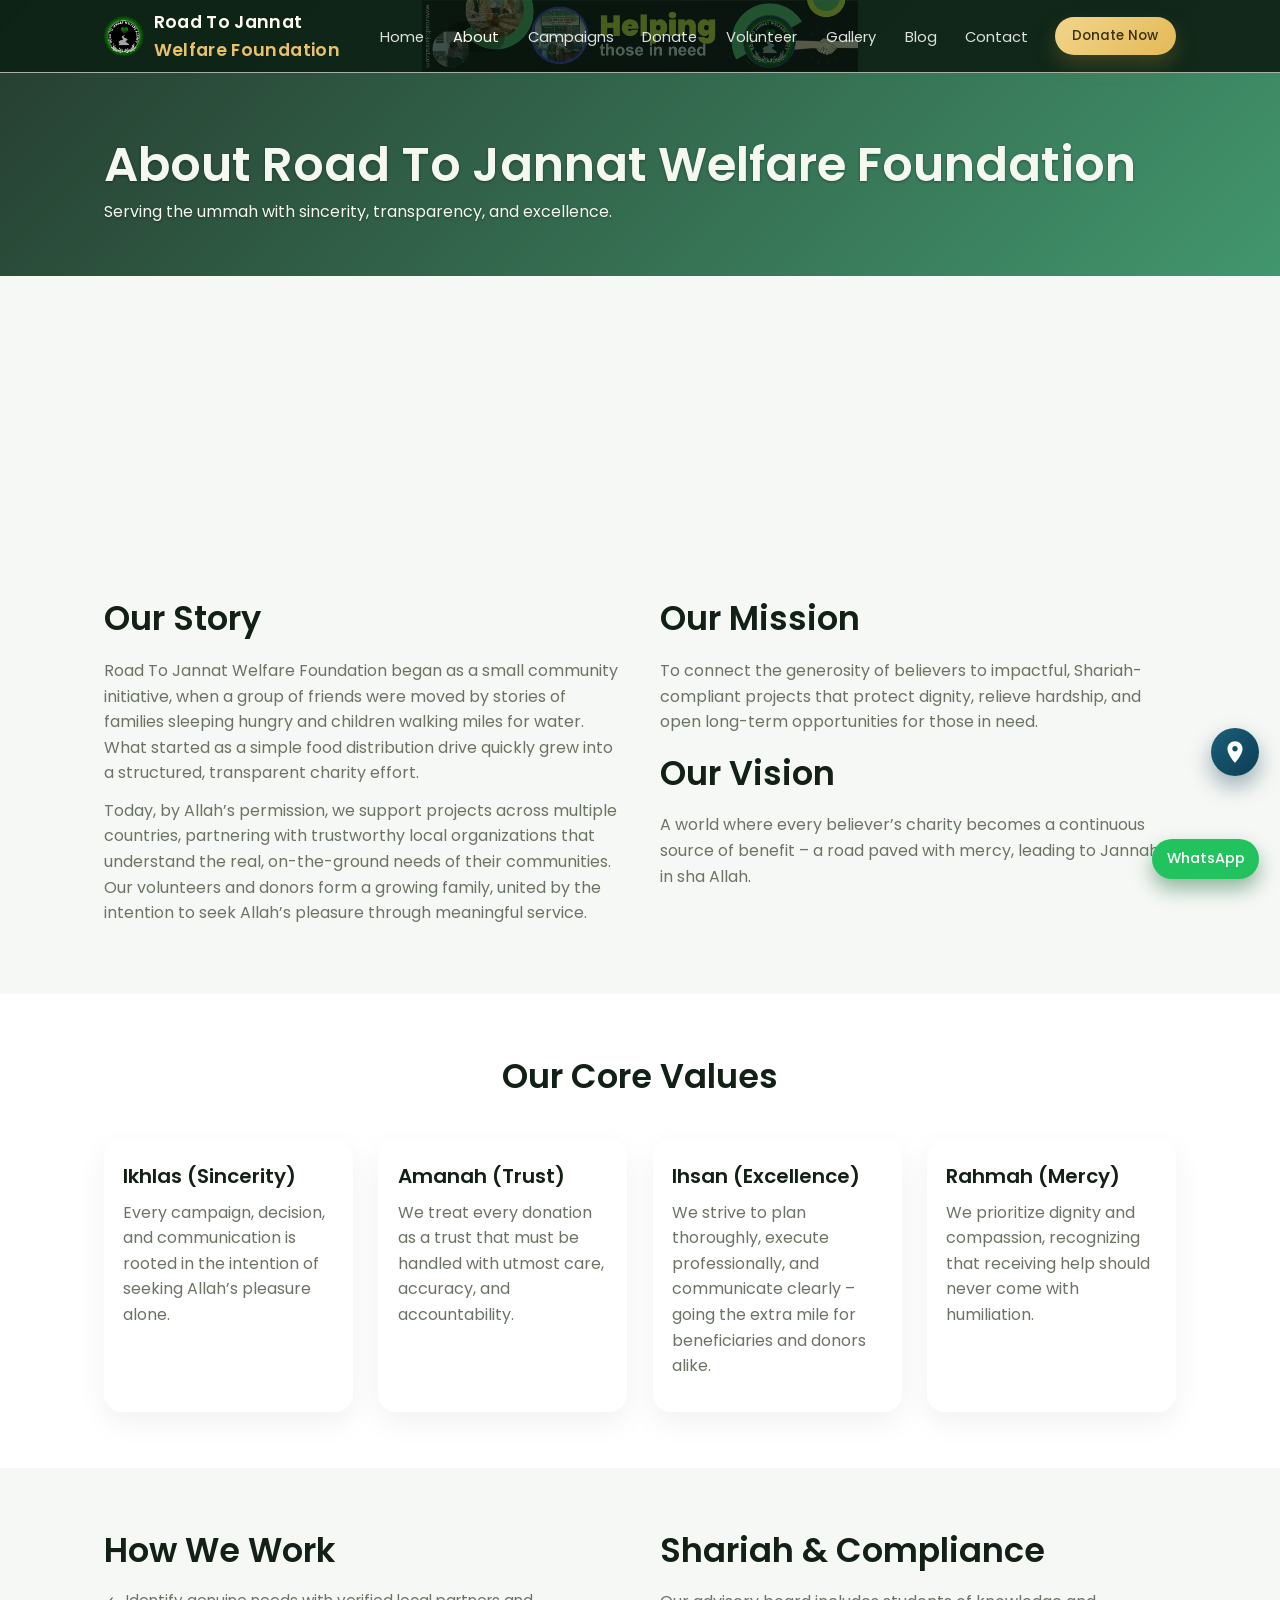
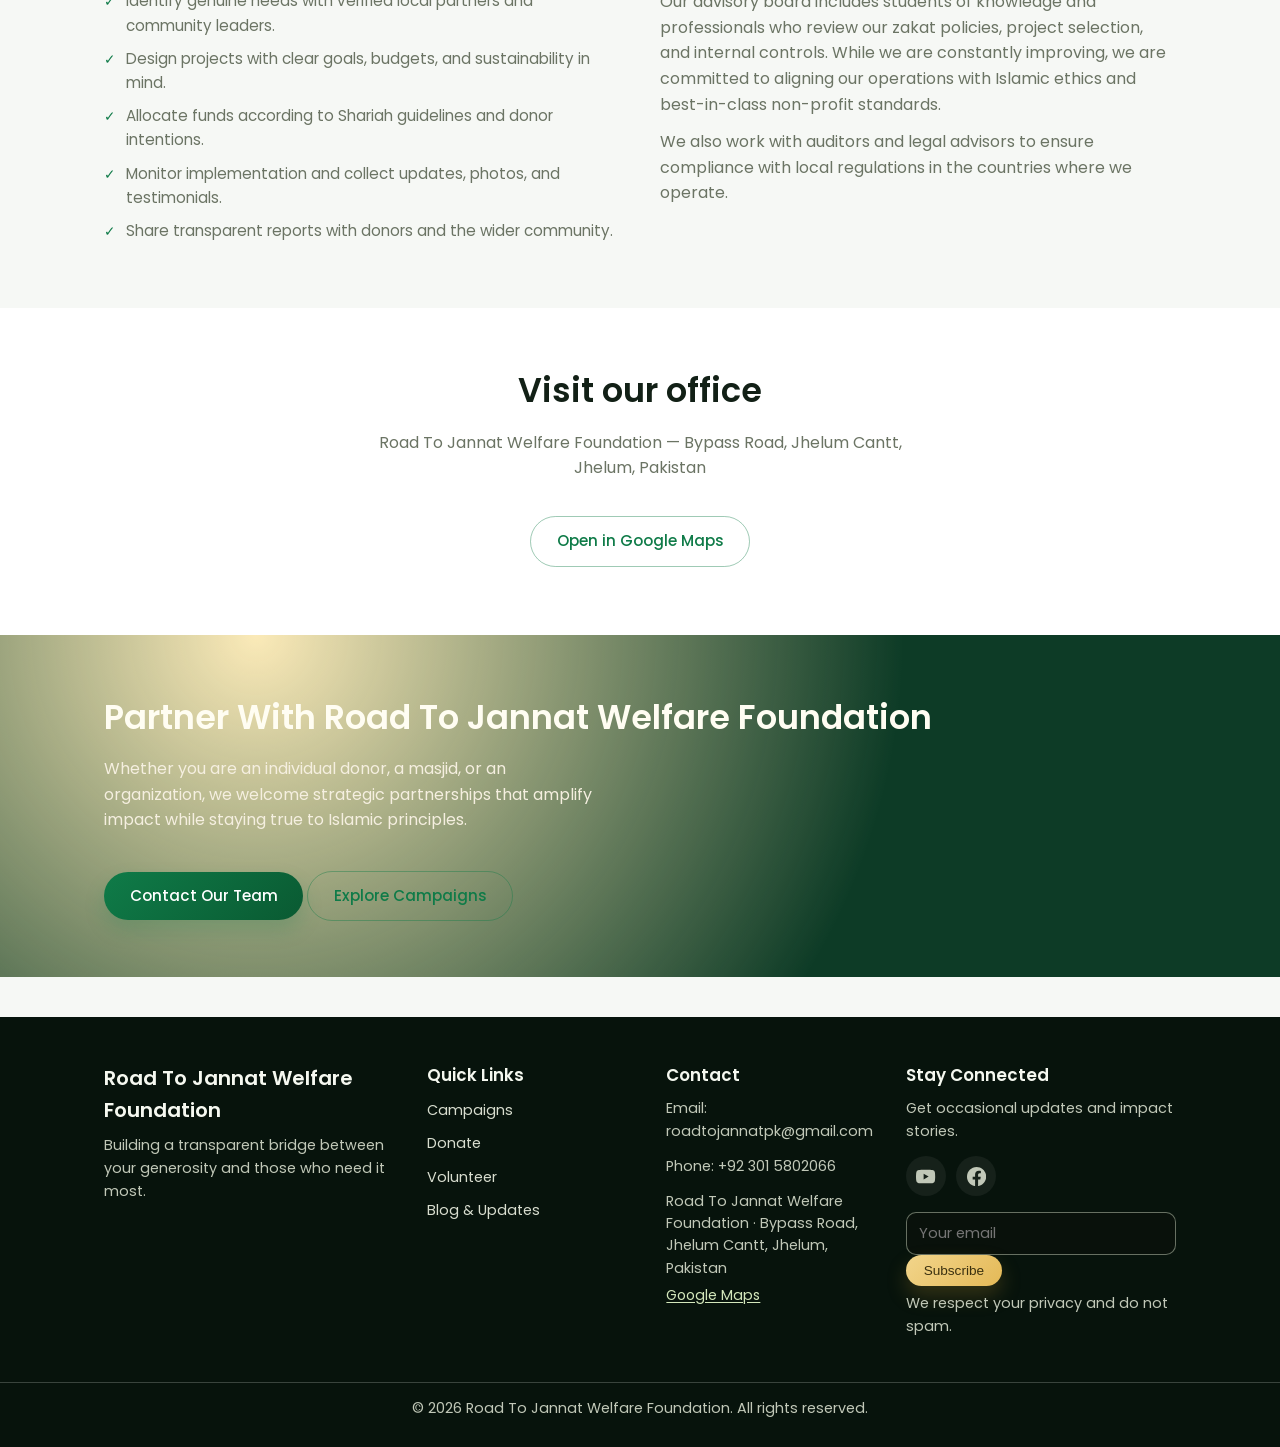
==== commit f62f2ff4: "real data input I have added real life projects in ongoing campaigns, also a image sliding carousel " ====
--- a/html/about.html
+++ b/html/about.html
@@ -5,7 +5,7 @@
   <title>About Us - Road To Jannat Welfare Foundation</title>
   <meta name="viewport" content="width=device-width, initial-scale=1.0">
   <meta name="description" content="Learn about the mission, vision, and values of Road To Jannat Welfare Foundation charity organization.">
-  <link rel="stylesheet" href="../css/style.css">
+  <link rel="stylesheet" href="../css/style.css?v=20260423">
   <link rel="preconnect" href="https://fonts.googleapis.com">
   <link rel="preconnect" href="https://fonts.gstatic.com" crossorigin>
   <link href="https://fonts.googleapis.com/css2?family=Poppins:wght@300;400;500;600;700&display=swap" rel="stylesheet">
@@ -256,6 +256,6 @@
     </a>
   </div>
 
-  <script src="../js/script.js"></script>
+  <script src="../js/script.js?v=20260423"></script>
 </body>
 </html>
--- a/css/style.css
+++ b/css/style.css
@@ -212,9 +212,28 @@
     position: sticky;
     top: 0;
     z-index: 50;
-    background: rgba(246, 248, 245, 0.92);
+    background-image: linear-gradient(135deg, rgba(10, 38, 22, 0.78), rgba(10, 38, 22, 0.55)), url("../images/rtj_banner.jpg");
+    /* Keep overlay full-bleed, but show the entire banner without cropping */
+    background-size: cover, contain;
+    background-position: center, center;
+    background-repeat: no-repeat;
+    background-color: rgba(10, 38, 22, 0.92);
     backdrop-filter: blur(16px);
     border-bottom: 1px solid rgba(224, 229, 221, 0.7);
+  }
+
+  .site-header::before {
+    content: "";
+    position: absolute;
+    inset: 0;
+    background: rgba(0, 0, 0, 0.15);
+    pointer-events: none;
+  }
+
+  .site-header .container,
+  .site-header .header-container {
+    position: relative;
+    z-index: 1;
   }
   
   .header-container {
@@ -257,11 +276,11 @@
     font-weight: 600;
     letter-spacing: 0.02em;
     font-size: 1.1rem;
-    color: #122016;
+    color: #fffdf2;
   }
   
   .logo-text span {
-    color: var(--color-primary);
+    color: var(--color-accent);
   }
   
   /* Nav */
@@ -283,15 +302,15 @@
   
   .nav-links a {
     font-size: 0.92rem;
-    color: var(--color-muted);
+    color: rgba(255, 255, 255, 0.86);
     padding: 0.35rem 0.4rem;
     border-radius: 999px;
   }
   
   .nav-links a.active,
   .nav-links a:hover {
-    color: #122016;
-    background-color: rgba(15, 123, 72, 0.08);
+    color: #fffdf2;
+    background-color: rgba(0, 0, 0, 0.22);
   }
   
   .nav-donate-btn {
@@ -315,7 +334,7 @@
     width: 22px;
     height: 2px;
     border-radius: 999px;
-    background-color: #263022;
+    background-color: rgba(255, 255, 255, 0.9);
   }
   
   /* Hero (Home) */
@@ -422,6 +441,121 @@
   
   .hero-link {
     font-size: 0.88rem;
+  }
+
+  /* Current Focus slider (hero card) */
+
+  .focus-slider {
+    position: relative;
+    margin-top: 0.9rem;
+    border-radius: var(--radius-md);
+    overflow: hidden;
+    background: #eef2e9;
+    border: 1px solid rgba(224, 229, 221, 0.9);
+  }
+
+  .focus-slider-viewport {
+    width: 100%;
+    aspect-ratio: 16 / 10;
+    min-height: 160px;
+  }
+
+  .focus-slider-track {
+    height: 100%;
+    display: flex;
+    transition: transform 420ms ease;
+    will-change: transform;
+  }
+
+  .focus-slide {
+    min-width: 100%;
+    height: 100%;
+    position: relative;
+  }
+
+  .focus-slide img {
+    width: 100%;
+    height: 100%;
+    display: block;
+    object-fit: cover;
+  }
+
+  .focus-slide img {
+    cursor: zoom-in;
+  }
+
+  .focus-slide::after {
+    content: "";
+    position: absolute;
+    inset: 0;
+    background: linear-gradient(180deg, rgba(10, 38, 22, 0.05), rgba(10, 38, 22, 0.7));
+    pointer-events: none;
+  }
+
+  .focus-caption {
+    position: absolute;
+    left: 0.9rem;
+    right: 0.9rem;
+    bottom: 0.75rem;
+    z-index: 2;
+    color: #fffdf2;
+    font-weight: 600;
+    font-size: 1.02rem;
+    line-height: 1.2;
+    text-shadow: 0 10px 24px rgba(0, 0, 0, 0.22);
+  }
+
+  .focus-slider-nav {
+    position: absolute;
+    top: 50%;
+    transform: translateY(-50%);
+    width: 32px;
+    height: 32px;
+    border-radius: 999px;
+    border: none;
+    background: rgba(246, 248, 245, 0.95);
+    box-shadow: 0 6px 12px rgba(0, 0, 0, 0.08);
+    cursor: pointer;
+    display: inline-flex;
+    align-items: center;
+    justify-content: center;
+    color: #4a5545;
+    z-index: 3;
+  }
+
+  .focus-slider-nav.prev {
+    left: 0.6rem;
+  }
+
+  .focus-slider-nav.next {
+    right: 0.6rem;
+  }
+
+  .focus-slider-dots {
+    position: absolute;
+    left: 0;
+    right: 0;
+    bottom: 0.4rem;
+    display: flex;
+    justify-content: center;
+    gap: 0.35rem;
+    z-index: 3;
+    padding: 0 0.6rem;
+  }
+
+  .focus-dot {
+    width: 8px;
+    height: 8px;
+    border-radius: 999px;
+    border: none;
+    cursor: pointer;
+    background: rgba(255, 255, 255, 0.55);
+    transition: transform 160ms ease, background-color 160ms ease;
+  }
+
+  .focus-dot.active {
+    background: rgba(255, 255, 255, 0.92);
+    transform: scale(1.25);
   }
   
   /* Sections */
@@ -1210,6 +1344,24 @@
   .lightbox.open {
     display: flex;
   }
+
+  .lightbox {
+    opacity: 0;
+    transition: opacity 180ms ease;
+  }
+
+  .lightbox.open {
+    opacity: 1;
+  }
+
+  .lightbox-content {
+    transform: scale(0.96);
+    transition: transform 220ms ease;
+  }
+
+  .lightbox.open .lightbox-content {
+    transform: scale(1);
+  }
   
   .lightbox-content {
     position: relative;
@@ -1245,6 +1397,30 @@
     display: inline-flex;
     align-items: center;
     justify-content: center;
+  }
+
+  /* Campaign lightbox uses its own image id */
+
+  #campaign-lightbox-image {
+    max-width: 100%;
+    max-height: var(--img-lightbox-max-h);
+    width: auto;
+    height: auto;
+    object-fit: contain;
+    border-radius: var(--radius-md);
+    box-shadow: 0 20px 40px rgba(0, 0, 0, 0.4);
+  }
+
+  .campaign-image {
+    cursor: zoom-in;
+  }
+
+  .lightbox--campaign .lightbox-close {
+    padding: 0 0.75rem;
+    width: auto;
+    height: 32px;
+    font-size: 0.9rem;
+    font-weight: 600;
   }
   
   /* Blog cards */
@@ -1526,7 +1702,7 @@
     .nav-links {
       position: fixed;
       inset: var(--header-height) 0 auto 0;
-      background: rgba(246, 248, 245, 0.98);
+      background: rgba(10, 38, 22, 0.92);
       flex-direction: column;
       align-items: flex-start;
       padding: 0.75rem 1.5rem 1rem;
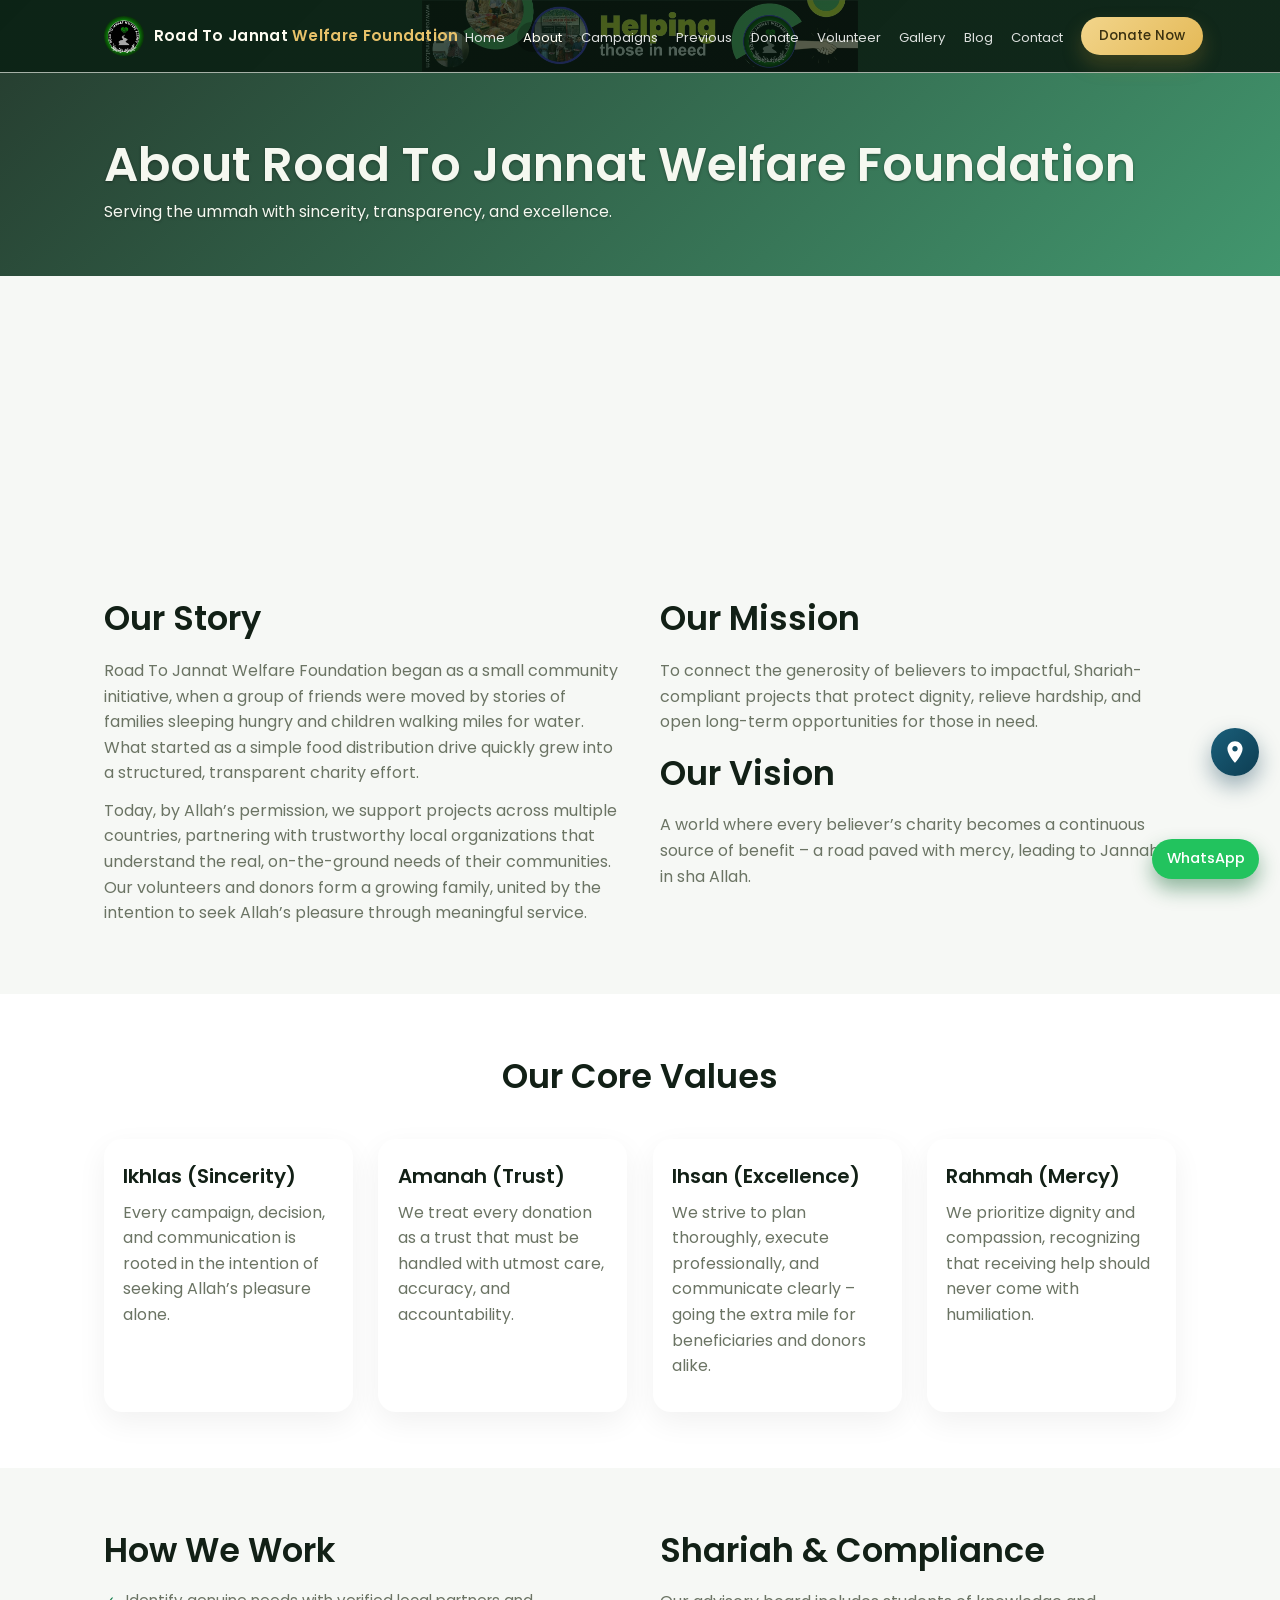
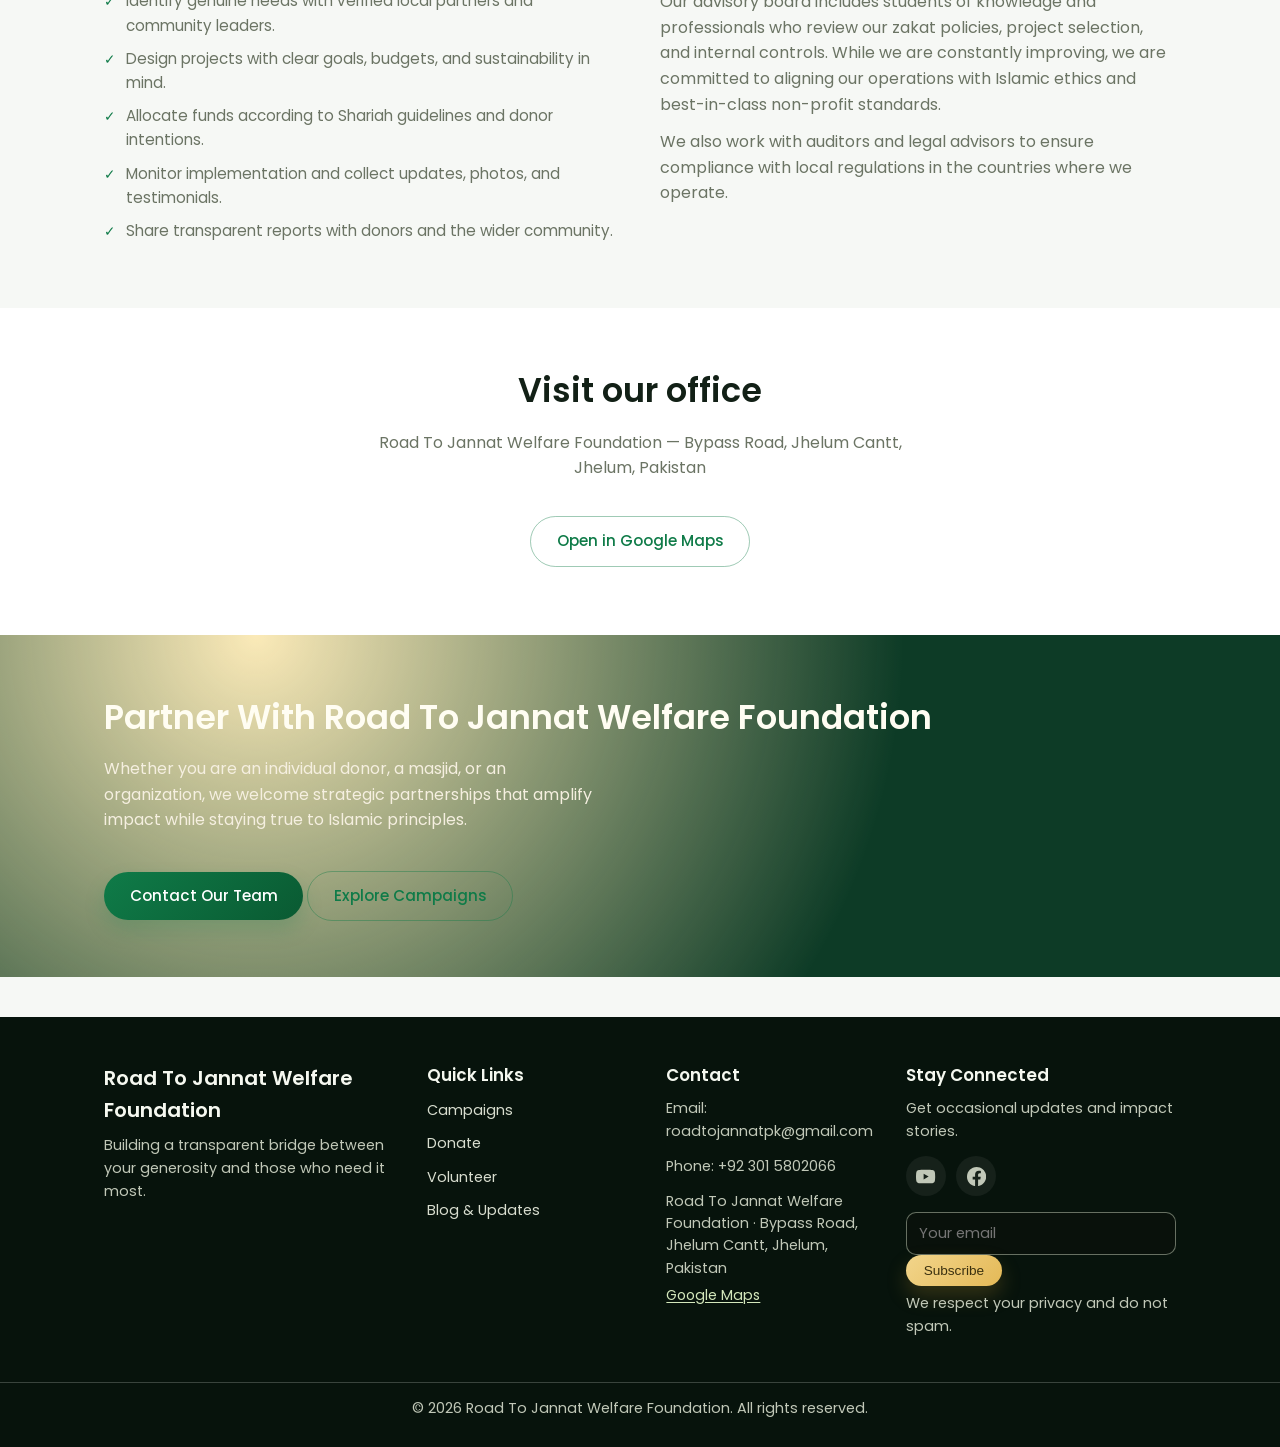
==== commit 4ede1710: "Previous Projects Page added I have added a new page of previous projects in the website which will " ====
--- a/html/about.html
+++ b/html/about.html
@@ -1,15 +1,18 @@
 <!DOCTYPE html>
 <html lang="en">
+
 <head>
   <meta charset="UTF-8">
   <title>About Us - Road To Jannat Welfare Foundation</title>
   <meta name="viewport" content="width=device-width, initial-scale=1.0">
-  <meta name="description" content="Learn about the mission, vision, and values of Road To Jannat Welfare Foundation charity organization.">
+  <meta name="description"
+    content="Learn about the mission, vision, and values of Road To Jannat Welfare Foundation charity organization.">
   <link rel="stylesheet" href="../css/style.css?v=20260423">
   <link rel="preconnect" href="https://fonts.googleapis.com">
   <link rel="preconnect" href="https://fonts.gstatic.com" crossorigin>
   <link href="https://fonts.googleapis.com/css2?family=Poppins:wght@300;400;500;600;700&display=swap" rel="stylesheet">
 </head>
+
 <body>
   <div class="site-wrapper">
     <header class="site-header">
@@ -30,6 +33,8 @@
             <li><a href="index.html">Home</a></li>
             <li><a href="about.html" class="active">About</a></li>
             <li><a href="campaigns.html">Campaigns</a></li>
+            <li><a href="projects.html">Previous</a></li>
+
             <li><a href="donate.html">Donate</a></li>
             <li><a href="volunteer.html">Volunteer</a></li>
             <li><a href="gallery.html">Gallery</a></li>
@@ -50,7 +55,8 @@
         </div>
       </section>
 
-      <div class="about-lead-photo" role="img" aria-label="Hands joining together in charity and community support"></div>
+      <div class="about-lead-photo" role="img" aria-label="Hands joining together in charity and community support">
+      </div>
 
       <!-- Our Story -->
       <section class="section">
@@ -58,7 +64,8 @@
           <div>
             <h2>Our Story</h2>
             <p>
-              Road To Jannat Welfare Foundation began as a small community initiative, when a group of friends were moved by stories
+              Road To Jannat Welfare Foundation began as a small community initiative, when a group of friends were
+              moved by stories
               of families sleeping hungry and children walking miles for water. What started as a simple food
               distribution drive quickly grew into a structured, transparent charity effort.
             </p>
@@ -94,7 +101,8 @@
             <article class="value-card">
               <h3>Ikhlas (Sincerity)</h3>
               <p>
-                Every campaign, decision, and communication is rooted in the intention of seeking Allah’s pleasure alone.
+                Every campaign, decision, and communication is rooted in the intention of seeking Allah’s pleasure
+                alone.
               </p>
             </article>
             <article class="value-card">
@@ -113,7 +121,8 @@
             <article class="value-card">
               <h3>Rahmah (Mercy)</h3>
               <p>
-                We prioritize dignity and compassion, recognizing that receiving help should never come with humiliation.
+                We prioritize dignity and compassion, recognizing that receiving help should never come with
+                humiliation.
               </p>
             </article>
           </div>
@@ -156,7 +165,9 @@
             <p>Road To Jannat Welfare Foundation — Bypass Road, Jhelum Cantt, Jhelum, Pakistan</p>
           </header>
           <p class="section-footer-link visit-office-cta">
-            <a class="btn btn-outline" href="https://www.google.com/maps/place/Road+To+Jannat+Welfare+Agency/@32.9242171,73.677933,17z/data=!3m1!4b1!4m6!3m5!1s0x391f91b734656f75:0x6d5219e8f81b3dd7!8m2!3d32.9242171!4d73.677933!16s%2Fg%2F11v4hwz2hg" target="_blank" rel="noopener noreferrer">Open in Google Maps</a>
+            <a class="btn btn-outline"
+              href="https://www.google.com/maps/place/Road+To+Jannat+Welfare+Agency/@32.9242171,73.677933,17z/data=!3m1!4b1!4m6!3m5!1s0x391f91b734656f75:0x6d5219e8f81b3dd7!8m2!3d32.9242171!4d73.677933!16s%2Fg%2F11v4hwz2hg"
+              target="_blank" rel="noopener noreferrer">Open in Google Maps</a>
           </p>
         </div>
       </section>
@@ -199,7 +210,10 @@
           <p>Email: roadtojannatpk@gmail.com</p>
           <p>Phone: +92 301 5802066</p>
           <p class="footer-address">Road To Jannat Welfare Foundation · Bypass Road, Jhelum Cantt, Jhelum, Pakistan<br>
-            <a class="footer-maps-link" href="https://www.google.com/maps/place/Road+To+Jannat+Welfare+Agency/@32.9242171,73.677933,17z/data=!3m1!4b1!4m6!3m5!1s0x391f91b734656f75:0x6d5219e8f81b3dd7!8m2!3d32.9242171!4d73.677933!16s%2Fg%2F11v4hwz2hg" target="_blank" rel="noopener noreferrer">Google Maps</a></p>
+            <a class="footer-maps-link"
+              href="https://www.google.com/maps/place/Road+To+Jannat+Welfare+Agency/@32.9242171,73.677933,17z/data=!3m1!4b1!4m6!3m5!1s0x391f91b734656f75:0x6d5219e8f81b3dd7!8m2!3d32.9242171!4d73.677933!16s%2Fg%2F11v4hwz2hg"
+              target="_blank" rel="noopener noreferrer">Google Maps</a>
+          </p>
         </div>
         <div class="footer-newsletter">
           <h4>Stay Connected</h4>
@@ -207,16 +221,22 @@
           <div class="footer-social" aria-label="Follow us on social media">
             <ul class="social-links">
               <li>
-                <a class="social-link" href="https://youtube.com/@roadtojannat-pk?si=xM_tr5GY4pZ4siIZ" target="_blank" rel="noopener noreferrer" aria-label="Road To Jannat on YouTube">
-                  <svg class="social-icon" xmlns="http://www.w3.org/2000/svg" viewBox="0 0 24 24" fill="currentColor" aria-hidden="true">
-                    <path d="M23.498 6.186a3.016 3.016 0 0 0-2.122-2.136C19.505 3.545 12 3.545 12 3.545s-7.505 0-9.377.505A3.017 3.017 0 0 0 .502 6.186C0 8.07 0 12 0 12s0 3.93.502 5.814a3.016 3.016 0 0 0 2.122 2.136c1.871.505 9.376.505 9.376.505s7.505 0 9.377-.505a3.015 3.015 0 0 0 2.122-2.136C24 15.93 24 12 24 12s0-3.93-.502-5.814zM9.545 15.568V8.432L15.818 12l-6.273 3.568z"/>
+                <a class="social-link" href="https://youtube.com/@roadtojannat-pk?si=xM_tr5GY4pZ4siIZ" target="_blank"
+                  rel="noopener noreferrer" aria-label="Road To Jannat on YouTube">
+                  <svg class="social-icon" xmlns="http://www.w3.org/2000/svg" viewBox="0 0 24 24" fill="currentColor"
+                    aria-hidden="true">
+                    <path
+                      d="M23.498 6.186a3.016 3.016 0 0 0-2.122-2.136C19.505 3.545 12 3.545 12 3.545s-7.505 0-9.377.505A3.017 3.017 0 0 0 .502 6.186C0 8.07 0 12 0 12s0 3.93.502 5.814a3.016 3.016 0 0 0 2.122 2.136c1.871.505 9.376.505 9.376.505s7.505 0 9.377-.505a3.015 3.015 0 0 0 2.122-2.136C24 15.93 24 12 24 12s0-3.93-.502-5.814zM9.545 15.568V8.432L15.818 12l-6.273 3.568z" />
                   </svg>
                 </a>
               </li>
               <li>
-                <a class="social-link" href="https://www.facebook.com/roadtojannatpk" target="_blank" rel="noopener noreferrer" aria-label="Road To Jannat on Facebook">
-                  <svg class="social-icon" xmlns="http://www.w3.org/2000/svg" viewBox="0 0 24 24" fill="currentColor" aria-hidden="true">
-                    <path d="M24 12.073c0-6.627-5.373-12-12-12s-12 5.373-12 12c0 5.99 4.388 10.954 10.125 11.854v-8.385H7.078v-3.47h3.047V9.43c0-3.007 1.792-4.669 4.533-4.669 1.312 0 2.686.235 2.686.235v2.953H15.83c-1.491 0-1.956.925-1.956 1.874v2.25h3.328l-.532 3.47h-2.796v8.385C19.612 23.027 24 18.062 24 12.073z"/>
+                <a class="social-link" href="https://www.facebook.com/roadtojannatpk" target="_blank"
+                  rel="noopener noreferrer" aria-label="Road To Jannat on Facebook">
+                  <svg class="social-icon" xmlns="http://www.w3.org/2000/svg" viewBox="0 0 24 24" fill="currentColor"
+                    aria-hidden="true">
+                    <path
+                      d="M24 12.073c0-6.627-5.373-12-12-12s-12 5.373-12 12c0 5.99 4.388 10.954 10.125 11.854v-8.385H7.078v-3.47h3.047V9.43c0-3.007 1.792-4.669 4.533-4.669 1.312 0 2.686.235 2.686.235v2.953H15.83c-1.491 0-1.956.925-1.956 1.874v2.25h3.328l-.532 3.47h-2.796v8.385C19.612 23.027 24 18.062 24 12.073z" />
                   </svg>
                 </a>
               </li>
@@ -235,19 +255,17 @@
     </footer>
 
     <!-- Floating map: office location -->
-    <a
-      href="https://www.google.com/maps/place/Road+To+Jannat+Welfare+Agency/@32.9242171,73.677933,17z/data=!3m1!4b1!4m6!3m5!1s0x391f91b734656f75:0x6d5219e8f81b3dd7!8m2!3d32.9242171!4d73.677933!16s%2Fg%2F11v4hwz2hg"
-      class="maps-float"
-      target="_blank"
-      rel="noopener noreferrer"
-      aria-label="Open office location in Google Maps"
-    >
-      <svg class="maps-float-icon" xmlns="http://www.w3.org/2000/svg" viewBox="0 0 24 24" fill="currentColor" aria-hidden="true">
-        <path d="M12 2C8.13 2 5 5.13 5 9c0 5.25 7 13 7 13s7-7.75 7-13c0-3.87-3.13-7-7-7zm0 9.5c-1.38 0-2.5-1.12-2.5-2.5S10.62 6.5 12 6.5s2.5 1.12 2.5 2.5S13.38 11.5 12 11.5z"/>
+    <a href="https://www.google.com/maps/place/Road+To+Jannat+Welfare+Agency/@32.9242171,73.677933,17z/data=!3m1!4b1!4m6!3m5!1s0x391f91b734656f75:0x6d5219e8f81b3dd7!8m2!3d32.9242171!4d73.677933!16s%2Fg%2F11v4hwz2hg"
+      class="maps-float" target="_blank" rel="noopener noreferrer" aria-label="Open office location in Google Maps">
+      <svg class="maps-float-icon" xmlns="http://www.w3.org/2000/svg" viewBox="0 0 24 24" fill="currentColor"
+        aria-hidden="true">
+        <path
+          d="M12 2C8.13 2 5 5.13 5 9c0 5.25 7 13 7 13s7-7.75 7-13c0-3.87-3.13-7-7-7zm0 9.5c-1.38 0-2.5-1.12-2.5-2.5S10.62 6.5 12 6.5s2.5 1.12 2.5 2.5S13.38 11.5 12 11.5z" />
       </svg>
     </a>
 
-    <a href="https://wa.me/923015802066" class="whatsapp-float" target="_blank" rel="noopener" aria-label="Chat on WhatsApp">
+    <a href="https://wa.me/923015802066" class="whatsapp-float" target="_blank" rel="noopener"
+      aria-label="Chat on WhatsApp">
       <span>WhatsApp</span>
     </a>
 
@@ -258,4 +276,5 @@
 
   <script src="../js/script.js?v=20260423"></script>
 </body>
+
 </html>
--- a/css/style.css
+++ b/css/style.css
@@ -19,12 +19,9 @@
   
     --header-height: 72px;
   
-    /* Image slot sizes — remote photos use Unsplash; match aspect for clean crops (object-fit / background-size: cover) */
     --img-hero-min-height: 70vh;
-    /* Campaign & blog: background-image slots — use ~1200×675 (16:9) or similar wide shots */
     --img-campaign-height: 180px;
     --img-blog-height: 200px;
-    /* Gallery: <img> slots — use 800×600 (4:3) or larger, same ratio */
     --img-gallery-aspect: 4 / 3;
     --img-lightbox-max-w: min(92vw, 1200px);
     --img-lightbox-max-h: 85vh;
@@ -147,17 +144,16 @@
     background: rgba(15, 123, 72, 0.08);
   }
 
-/* White outline button (used on dark/hero backgrounds) */
-.btn-outline-light {
-  color: #ffffff;
-  border-color: rgba(255, 255, 255, 0.7);
-}
-
-.btn-outline-light:hover {
-  color: #ffffff;
-  background: rgba(255, 255, 255, 0.12);
-  border-color: rgba(255, 255, 255, 0.9);
-}
+  .btn-outline-light {
+    color: #ffffff;
+    border-color: rgba(255, 255, 255, 0.7);
+  }
+
+  .btn-outline-light:hover {
+    color: #ffffff;
+    background: rgba(255, 255, 255, 0.12);
+    border-color: rgba(255, 255, 255, 0.9);
+  }
   
   .btn-gold {
     background: linear-gradient(135deg, #f2d58b, #e4b957);
@@ -213,7 +209,6 @@
     top: 0;
     z-index: 50;
     background-image: linear-gradient(135deg, rgba(10, 38, 22, 0.78), rgba(10, 38, 22, 0.55)), url("../images/rtj_banner.jpg");
-    /* Keep overlay full-bleed, but show the entire banner without cropping */
     background-size: cover, contain;
     background-position: center, center;
     background-repeat: no-repeat;
@@ -248,6 +243,7 @@
     align-items: center;
     gap: 0.6rem;
     text-decoration: none;
+    flex-shrink: 0; /* ← prevents logo from being squeezed by the nav */
   }
   
   .logo-mark {
@@ -272,11 +268,13 @@
     display: block;
   }
   
+  /* FIX: prevent logo text from wrapping to two lines */
   .logo-text {
     font-weight: 600;
     letter-spacing: 0.02em;
-    font-size: 1.1rem;
+    font-size: 0.95rem;   /* slightly reduced from 1.1rem to fit full nav */
     color: #fffdf2;
+    white-space: nowrap;  /* never wrap */
   }
   
   .logo-text span {
@@ -288,23 +286,24 @@
   .nav {
     display: flex;
     align-items: center;
-    gap: 1.25rem;
+    gap: 0.75rem; /* reduced from 1.25rem */
   }
   
   .nav-links {
     list-style: none;
     display: flex;
-    gap: 1rem;
+    gap: 0.35rem; /* reduced from 1rem */
     margin: 0;
     padding: 0;
     align-items: center;
   }
   
   .nav-links a {
-    font-size: 0.92rem;
+    font-size: 0.82rem; /* reduced from 0.92rem to fit all items */
     color: rgba(255, 255, 255, 0.86);
     padding: 0.35rem 0.4rem;
     border-radius: 999px;
+    white-space: nowrap;
   }
   
   .nav-links a.active,
@@ -345,7 +344,6 @@
     display: flex;
     align-items: center;
     color: #fff;
-    /* Remote hero photo (Unsplash) — ~1920px wide; gradient keeps text readable */
     background-image: linear-gradient(135deg, rgba(10, 38, 22, 0.9), rgba(15, 123, 72, 0.6)), url("https://images.unsplash.com/photo-1593113598332-cd288d649433?w=1920");
     background-size: cover;
     background-position: center;
@@ -478,9 +476,6 @@
     height: 100%;
     display: block;
     object-fit: cover;
-  }
-
-  .focus-slide img {
     cursor: zoom-in;
   }
 
@@ -523,13 +518,8 @@
     z-index: 3;
   }
 
-  .focus-slider-nav.prev {
-    left: 0.6rem;
-  }
-
-  .focus-slider-nav.next {
-    right: 0.6rem;
-  }
+  .focus-slider-nav.prev { left: 0.6rem; }
+  .focus-slider-nav.next { right: 0.6rem; }
 
   .focus-slider-dots {
     position: absolute;
@@ -640,6 +630,7 @@
     background-position: center;
     background-repeat: no-repeat;
     flex-shrink: 0;
+    cursor: zoom-in;
   }
   
   .campaign-body {
@@ -784,13 +775,8 @@
     color: #4a5545;
   }
   
-  .testimonial-nav.prev {
-    left: 1rem;
-  }
-  
-  .testimonial-nav.next {
-    right: 1rem;
-  }
+  .testimonial-nav.prev { left: 1rem; }
+  .testimonial-nav.next { right: 1rem; }
   
   /* CTA section */
   
@@ -832,7 +818,6 @@
     max-width: 520px;
   }
 
-  /* Inner pages: photographic heroes (Unsplash) + green overlay + light text */
   .page-hero.about-hero,
   .page-hero.campaigns-hero,
   .page-hero.donate-hero,
@@ -892,7 +877,6 @@
     text-shadow: 0 1px 3px rgba(0, 0, 0, 0.35);
   }
 
-  /* About page: full-width banner under hero */
   .about-lead-photo {
     min-height: 260px;
     background-image: linear-gradient(180deg, rgba(246, 248, 245, 0.15) 0%, rgba(246, 248, 245, 1) 100%), url("https://images.unsplash.com/photo-1469571486292-0ba58a3f068b?w=1800");
@@ -1076,7 +1060,7 @@
     align-self: flex-start;
   }
 
-  /* Manual donation UI (manual copy + open app) */
+  /* Manual donation UI */
 
   .steps-grid {
     list-style: none;
@@ -1339,30 +1323,15 @@
     align-items: center;
     justify-content: center;
     z-index: 80;
-  }
-  
-  .lightbox.open {
-    display: flex;
-  }
-
-  .lightbox {
     opacity: 0;
     transition: opacity 180ms ease;
   }
-
+  
   .lightbox.open {
+    display: flex;
     opacity: 1;
   }
 
-  .lightbox-content {
-    transform: scale(0.96);
-    transition: transform 220ms ease;
-  }
-
-  .lightbox.open .lightbox-content {
-    transform: scale(1);
-  }
-  
   .lightbox-content {
     position: relative;
     max-width: var(--img-lightbox-max-w);
@@ -1370,6 +1339,12 @@
     display: flex;
     align-items: center;
     justify-content: center;
+    transform: scale(0.96);
+    transition: transform 220ms ease;
+  }
+
+  .lightbox.open .lightbox-content {
+    transform: scale(1);
   }
   
   #lightbox-image {
@@ -1399,8 +1374,6 @@
     justify-content: center;
   }
 
-  /* Campaign lightbox uses its own image id */
-
   #campaign-lightbox-image {
     max-width: 100%;
     max-height: var(--img-lightbox-max-h);
@@ -1409,10 +1382,6 @@
     object-fit: contain;
     border-radius: var(--radius-md);
     box-shadow: 0 20px 40px rgba(0, 0, 0, 0.4);
-  }
-
-  .campaign-image {
-    cursor: zoom-in;
   }
 
   .lightbox--campaign .lightbox-close {
@@ -1583,7 +1552,8 @@
     color: #a2ab9a;
   }
   
-  /* Floating map (office / Google Maps) — used on home; sits above WhatsApp */
+  /* Floating buttons */
+
   .maps-float {
     position: fixed;
     right: 1.3rem;
@@ -1612,8 +1582,6 @@
     height: 26px;
     display: block;
   }
-
-  /* WhatsApp floating button */
   
   .whatsapp-float {
     position: fixed;
@@ -1634,27 +1602,26 @@
   .whatsapp-float span {
     font-weight: 500;
   }
-  
-/* Floating call button (mobile only) */
-.call-float {
-  position: fixed;
-  right: 1.3rem;
-  bottom: 4.4rem;
-  z-index: 70;
-  display: none;
-  align-items: center;
-  gap: 0.45rem;
-  padding: 0.55rem 0.9rem;
-  border-radius: 999px;
-  background: linear-gradient(135deg, var(--color-primary), var(--color-primary-dark));
-  color: #ffffff;
-  font-size: 0.9rem;
-  box-shadow: 0 10px 20px rgba(15, 123, 72, 0.35);
-}
-
-.call-float span {
-  font-weight: 500;
-}
+
+  .call-float {
+    position: fixed;
+    right: 1.3rem;
+    bottom: 4.4rem;
+    z-index: 70;
+    display: none;
+    align-items: center;
+    gap: 0.45rem;
+    padding: 0.55rem 0.9rem;
+    border-radius: 999px;
+    background: linear-gradient(135deg, var(--color-primary), var(--color-primary-dark));
+    color: #ffffff;
+    font-size: 0.9rem;
+    box-shadow: 0 10px 20px rgba(15, 123, 72, 0.35);
+  }
+
+  .call-float span {
+    font-weight: 500;
+  }
 
   /* Responsive styles */
   
@@ -1727,9 +1694,8 @@
       display: block;
       width: 100%;
       padding: 0.5rem 0.1rem;
-    }
-  
-    /* Keep donate link inside the menu list (already present as "Donate") */
+      font-size: 0.92rem; /* restore comfortable size in mobile menu */
+    }
   }
   
   @media (max-width: 720px) {
@@ -1784,11 +1750,11 @@
       bottom: 7.1rem;
     }
 
-  .call-float {
-    display: inline-flex;
-    right: 1rem;
-    bottom: 4.1rem;
-  }
+    .call-float {
+      display: inline-flex;
+      right: 1rem;
+      bottom: 4.1rem;
+    }
   }
   
   @media (max-width: 480px) {
@@ -1801,17 +1767,255 @@
     }
   }
 
-/* Manual donation responsive layout */
-
-@media (min-width: 720px) {
-  .donation-wallet-grid,
-  .donation-bank-grid {
+  /* Manual donation responsive layout */
+
+  @media (min-width: 720px) {
+    .donation-wallet-grid,
+    .donation-bank-grid {
+      grid-template-columns: repeat(2, minmax(0, 1fr));
+    }
+  }
+
+  @media (min-width: 1024px) {
+    .donation-bank-grid {
+      grid-template-columns: repeat(3, minmax(0, 1fr));
+    }
+  }
+
+
+/* ============================================
+   Previous Projects Page Styles
+   ============================================ */
+
+.page-hero.projects-hero {
+  background-image: linear-gradient(135deg, rgba(10, 38, 22, 0.88), rgba(15, 123, 72, 0.78)), url("https://images.unsplash.com/photo-1452587925148-ce544e77e70d?w=1600");
+  background-size: cover;
+  background-position: center;
+  background-repeat: no-repeat;
+  border-bottom: none;
+}
+
+.page-hero.projects-hero h1,
+.page-hero.projects-hero p {
+  color: #f5f8f0;
+  text-shadow: 0 1px 3px rgba(0, 0, 0, 0.35);
+}
+
+.projects-stats-grid {
+  display: grid;
+  grid-template-columns: repeat(4, minmax(0, 1fr));
+  gap: 1.5rem;
+  margin-bottom: 0.5rem;
+}
+
+.projects-stat-item {
+  text-align: center;
+  padding: 1.5rem 1rem;
+  background: #ffffff;
+  border-radius: var(--radius-lg);
+  box-shadow: var(--shadow-soft);
+}
+
+.projects-stat-number {
+  display: block;
+  font-size: 2rem;
+  font-weight: 700;
+  color: var(--color-primary);
+  line-height: 1.2;
+  margin-bottom: 0.3rem;
+}
+
+.projects-stat-label {
+  display: block;
+  font-size: 0.88rem;
+  color: var(--color-muted);
+  font-weight: 500;
+}
+
+.projects-grid {
+  display: grid;
+  grid-template-columns: repeat(2, minmax(0, 1fr));
+  gap: 2rem;
+}
+
+.project-card {
+  background: #ffffff;
+  border-radius: var(--radius-lg);
+  overflow: hidden;
+  display: flex;
+  flex-direction: column;
+  box-shadow: var(--shadow-soft);
+  transition: transform 0.2s ease, box-shadow 0.2s ease;
+}
+
+.project-card:hover {
+  transform: translateY(-4px);
+  box-shadow: 0 16px 40px rgba(0, 0, 0, 0.1);
+}
+
+.project-image {
+  width: 100%;
+  height: 200px;
+  background-size: cover;
+  background-position: center;
+  background-repeat: no-repeat;
+  flex-shrink: 0;
+  position: relative;
+}
+
+.project-image::after {
+  content: "";
+  position: absolute;
+  inset: 0;
+  background: linear-gradient(180deg, transparent 60%, rgba(10, 38, 22, 0.15));
+  pointer-events: none;
+}
+
+.project-body {
+  padding: 1.5rem 1.4rem 1.4rem;
+  display: flex;
+  flex-direction: column;
+  gap: 0.75rem;
+  flex: 1;
+}
+
+.project-body h3 {
+  font-size: 1.2rem;
+  margin: 0;
+  color: #122016;
+}
+
+.project-description {
+  font-size: 0.92rem;
+  color: var(--color-muted);
+  line-height: 1.65;
+  margin: 0;
+}
+
+.project-tech {
+  display: flex;
+  flex-wrap: wrap;
+  gap: 0.4rem;
+  margin: 0.25rem 0;
+}
+
+.tech-tag {
+  display: inline-block;
+  padding: 0.25rem 0.7rem;
+  border-radius: 999px;
+  font-size: 0.78rem;
+  font-weight: 500;
+  background: rgba(15, 123, 72, 0.08);
+  color: var(--color-primary-dark);
+  border: 1px solid rgba(15, 123, 72, 0.18);
+  transition: background-color 0.15s ease;
+}
+
+.tech-tag:hover {
+  background: rgba(15, 123, 72, 0.14);
+}
+
+.project-meta {
+  display: flex;
+  justify-content: space-between;
+  align-items: center;
+  font-size: 0.82rem;
+  color: var(--color-muted);
+  padding-top: 0.5rem;
+  border-top: 1px solid rgba(224, 229, 221, 0.8);
+  margin: 0;
+}
+
+.project-year {
+  font-weight: 500;
+}
+
+.project-status {
+  font-weight: 600;
+  color: var(--color-primary-dark);
+  background: rgba(15, 123, 72, 0.1);
+  padding: 0.2rem 0.6rem;
+  border-radius: 999px;
+}
+
+.project-actions {
+  display: flex;
+  gap: 0.6rem;
+  margin-top: 0.25rem;
+}
+
+.project-actions .btn {
+  flex: 1;
+  text-align: center;
+}
+
+.impact-summary-grid {
+  display: grid;
+  grid-template-columns: repeat(3, minmax(0, 1fr));
+  gap: 1.5rem;
+}
+
+.impact-summary-card {
+  background: #ffffff;
+  border-radius: var(--radius-lg);
+  padding: 1.4rem 1.3rem;
+  box-shadow: var(--shadow-soft);
+  border: 1px solid rgba(224, 229, 221, 0.8);
+}
+
+.impact-summary-icon {
+  font-size: 2rem;
+  display: inline-block;
+  margin-bottom: 0.5rem;
+}
+
+.impact-summary-card h4 {
+  margin-bottom: 0.4rem;
+}
+
+.impact-summary-card p {
+  font-size: 0.9rem;
+  margin: 0;
+}
+
+@media (max-width: 960px) {
+  .projects-stats-grid {
     grid-template-columns: repeat(2, minmax(0, 1fr));
   }
-}
-
-@media (min-width: 1024px) {
-  .donation-bank-grid {
-    grid-template-columns: repeat(3, minmax(0, 1fr));
+
+  .impact-summary-grid {
+    grid-template-columns: repeat(2, minmax(0, 1fr));
+  }
+}
+
+@media (max-width: 720px) {
+  .projects-grid {
+    grid-template-columns: minmax(0, 1fr);
+  }
+
+  .projects-stats-grid {
+    grid-template-columns: repeat(2, minmax(0, 1fr));
+  }
+
+  .impact-summary-grid {
+    grid-template-columns: minmax(0, 1fr);
+  }
+
+  .project-image {
+    height: 180px;
+  }
+
+  .project-actions {
+    flex-direction: column;
+  }
+
+  .project-actions .btn {
+    width: 100%;
+  }
+}
+
+@media (max-width: 480px) {
+  .projects-stats-grid {
+    grid-template-columns: minmax(0, 1fr);
   }
 }
